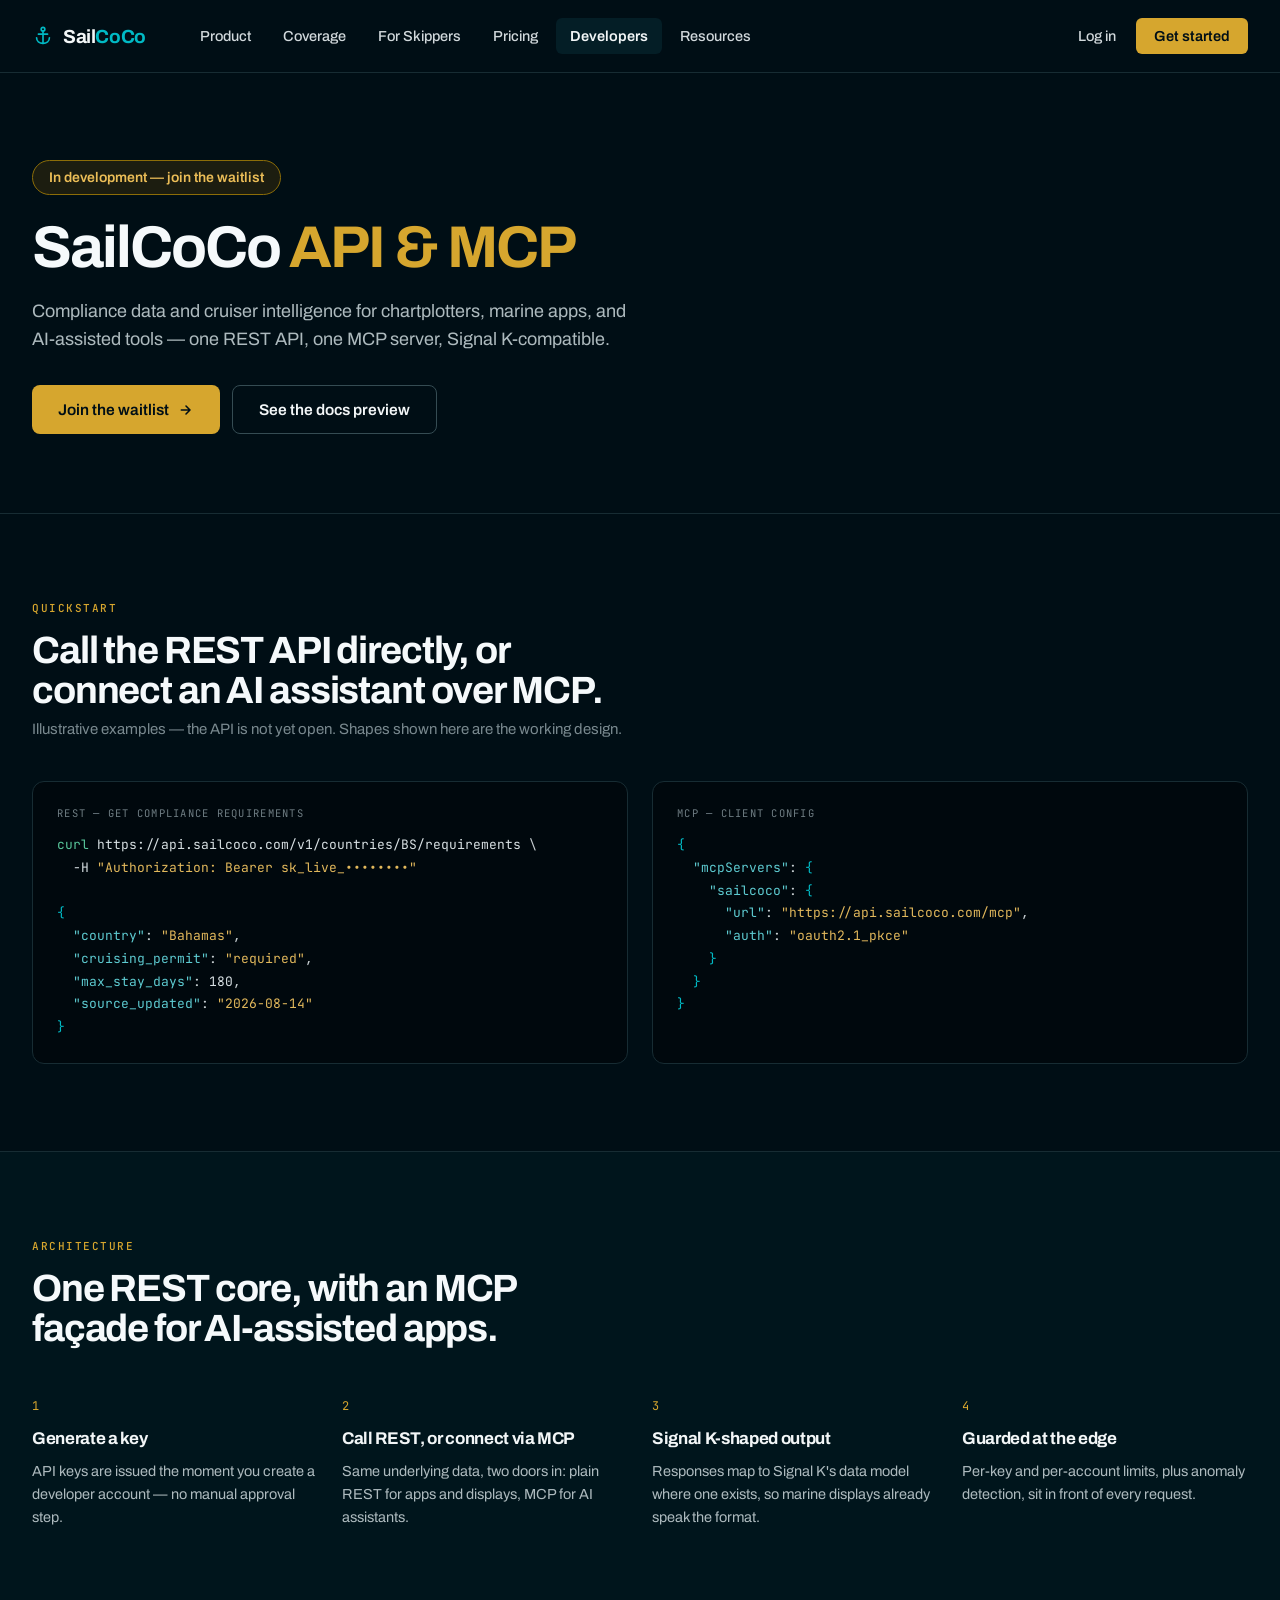
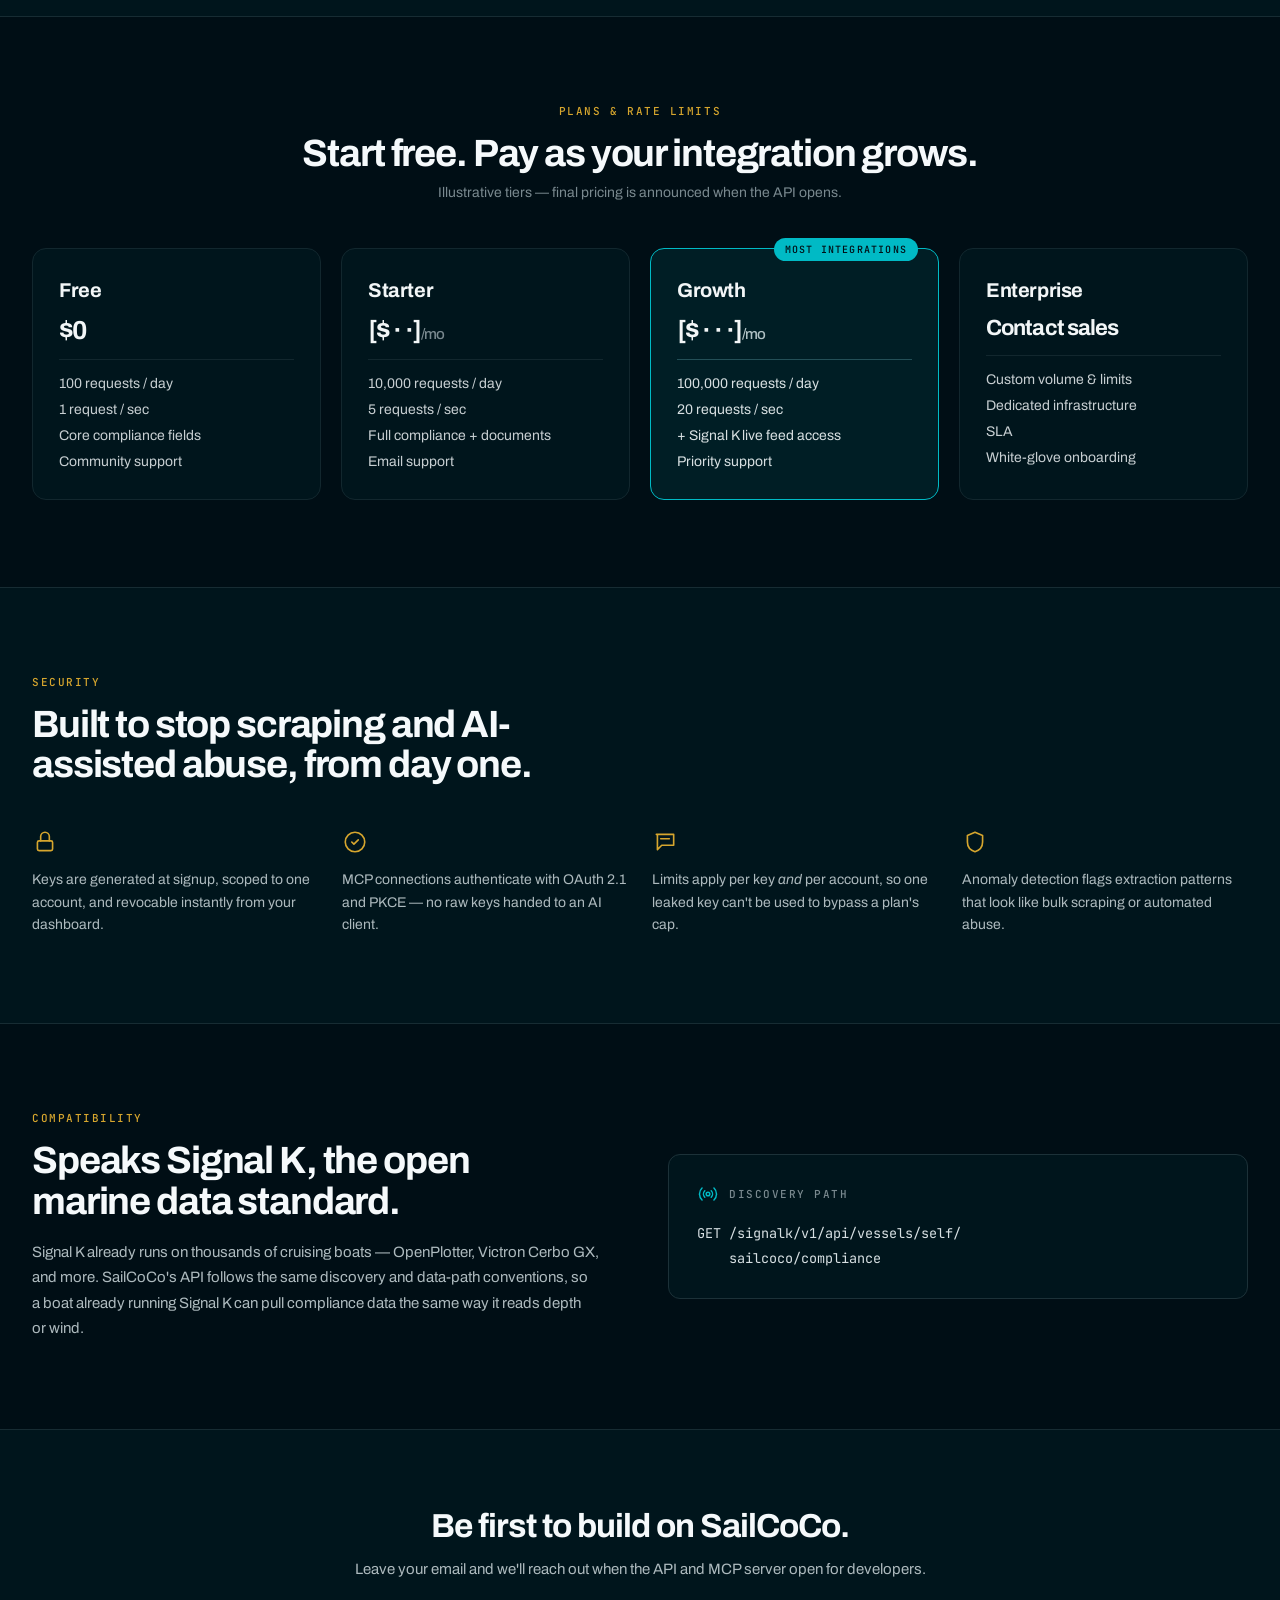
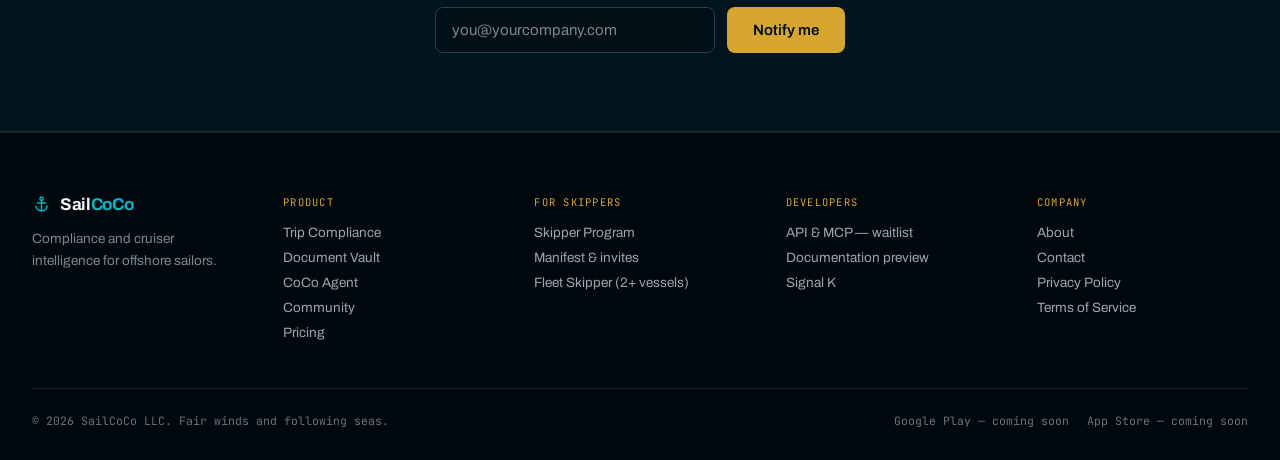
==== developers.html @ dae41dd5 "Rebuild sailcoco.com as four pages from the design handoff Replaces the single-page cream/serif site" ====
<!DOCTYPE html>
<html lang="en">
<head>
<meta charset="utf-8">
<meta name="viewport" content="width=device-width, initial-scale=1">
<title>SailCoCo for Developers — API &amp; MCP</title>
<meta name="description" content="Compliance data and cruiser intelligence for chartplotters, marine apps, and AI-assisted tools — one REST API, one MCP server, Signal K-compatible.">
<link rel="preconnect" href="https://fonts.googleapis.com">
<link rel="preconnect" href="https://fonts.gstatic.com" crossorigin>
<link href="https://fonts.googleapis.com/css2?family=Archivo:wdth,wght@75..125,400..800&family=JetBrains+Mono:wght@400;500&display=swap" rel="stylesheet">
<link rel="stylesheet" href="assets/site.css">
</head>
<body>

<a class="skip-link" href="#top">Skip to content</a>

<div class="page">

<header class="hdr" data-nav>
  <div class="hdr-inner">
    <a href="index.html" class="brand">
      <svg width="22" height="22" viewBox="0 0 24 24" fill="none" stroke="oklch(0.70 0.16 200)" stroke-width="1.8" stroke-linecap="round" aria-hidden="true"><circle cx="12" cy="4.6" r="2"/><line x1="12" y1="6.6" x2="12" y2="20"/><line x1="7" y1="10" x2="17" y2="10"/><path d="M5 14c0 3.5 3 6 7 6s7-2.5 7-6"/></svg>
      <span class="brand-word">Sail<span>CoCo</span></span>
    </a>
    <nav class="nav" aria-label="Primary">
      <a href="index.html#apps" class="nav-link">Product</a>
      <a href="coverage.html" class="nav-link">Coverage</a>
      <a href="index.html#skipper" class="nav-link">For Skippers</a>
      <a href="pricing.html" class="nav-link">Pricing</a>
      <a href="#top" class="nav-link is-current" aria-current="page">Developers</a>
      <a href="index.html#resources" class="nav-link">Resources</a>
    </nav>
    <div class="hdr-actions push">
      <a href="index.html#login" class="nav-login">Log in</a>
      <a href="#waitlist" class="nav-cta">Get started</a>
      <button type="button" class="burger" data-opens="mobile" aria-label="Menu" aria-expanded="false" aria-controls="mobile-panel">
        <svg width="18" height="18" viewBox="0 0 24 24" fill="none" stroke="currentColor" stroke-width="2" stroke-linecap="round" aria-hidden="true"><line x1="4" y1="7" x2="20" y2="7"/><line x1="4" y1="12" x2="20" y2="12"/><line x1="4" y1="17" x2="20" y2="17"/></svg>
      </button>
    </div>
  </div>

  <div class="mobile-panel" id="mobile-panel" data-panel="mobile" hidden>
    <div class="mobile-inner">
      <div class="mobile-links">
        <a href="index.html#apps" class="mobile-link" data-closes>Product</a>
        <a href="coverage.html" class="mobile-link" data-closes>Coverage</a>
        <a href="index.html#skipper" class="mobile-link" data-closes>For Skippers</a>
        <a href="pricing.html" class="mobile-link" data-closes>Pricing</a>
        <a href="#top" class="mobile-link is-current" data-closes>Developers</a>
        <a href="index.html#resources" class="mobile-link" data-closes>Resources</a>
        <a href="index.html#login" class="mobile-link" data-closes>Log in</a>
      </div>
    </div>
  </div>
</header>

<main>

<!-- ===== HERO ===== -->
<section id="top" class="bb-dark">
  <div class="wrap pt-88 pb-80">
    <p class="sec-badge" style="margin:0 0 22px;">In development — join the waitlist</p>
    <h1 class="h1">SailCoCo <span style="color:var(--gold);">API &amp; MCP</span></h1>
    <p style="margin:20px 0 0;max-width:600px;font-size:18px;line-height:1.55;color:var(--muted);text-wrap:pretty;">Compliance data and cruiser intelligence for chartplotters, marine apps, and AI-assisted tools — one REST API, one MCP server, Signal K-compatible.</p>
    <div class="btn-row" style="margin-top:32px;">
      <a href="#waitlist" class="btn btn-gold">Join the waitlist
        <svg width="16" height="16" viewBox="0 0 24 24" fill="none" stroke="currentColor" stroke-width="2.4" stroke-linecap="round" stroke-linejoin="round" aria-hidden="true"><path d="M5 12h13M12 6l6 6-6 6"/></svg>
      </a>
      <a href="#quickstart" class="btn btn-outline">See the docs preview</a>
    </div>
  </div>
</section>

<!-- ===== QUICKSTART ===== -->
<section id="quickstart" class="bb-dark">
  <div class="wrap pad-88">
    <p class="eyebrow eyebrow-gold">Quickstart</p>
    <h2 class="h2-sm on-dark" style="max-width:620px;">Call the REST API directly, or connect an AI assistant over MCP.</h2>
    <p style="margin:10px 0 0;font-size:15px;color:var(--meta);">Illustrative examples — the API is not yet open. Shapes shown here are the working design.</p>

    <div class="grid grid-320 mt-44" style="gap:24px;">
      <div class="code-block">
        <p class="code-label">REST — GET compliance requirements</p>
        <pre><span class="tok-cmd">curl</span> <span class="tok-num">https://api.sailcoco.com/v1/countries/BS/requirements</span> \
  <span class="tok-num">-H</span> <span class="tok-str">"Authorization: Bearer sk_live_••••••••"</span>

<span class="tok-brace">{</span>
  <span class="tok-key">"country"</span>: <span class="tok-str">"Bahamas"</span>,
  <span class="tok-key">"cruising_permit"</span>: <span class="tok-str">"required"</span>,
  <span class="tok-key">"max_stay_days"</span>: <span class="tok-num">180</span>,
  <span class="tok-key">"source_updated"</span>: <span class="tok-str">"2026-08-14"</span>
<span class="tok-brace">}</span></pre>
      </div>

      <div class="code-block">
        <p class="code-label">MCP — client config</p>
        <pre><span class="tok-brace">{</span>
  <span class="tok-key">"mcpServers"</span>: <span class="tok-brace">{</span>
    <span class="tok-key">"sailcoco"</span>: <span class="tok-brace">{</span>
      <span class="tok-key">"url"</span>: <span class="tok-str">"https://api.sailcoco.com/mcp"</span>,
      <span class="tok-key">"auth"</span>: <span class="tok-str">"oauth2.1_pkce"</span>
    <span class="tok-brace">}</span>
  <span class="tok-brace">}</span>
<span class="tok-brace">}</span></pre>
      </div>
    </div>
  </div>
</section>

<!-- ===== ARCHITECTURE ===== -->
<section class="sec-raised bb-dark">
  <div class="wrap pad-88">
    <p class="eyebrow eyebrow-gold">Architecture</p>
    <h2 class="h2-sm on-dark" style="max-width:620px;">One REST core, with an MCP façade for AI-assisted apps.</h2>

    <div class="grid grid-250 mt-48" style="gap:24px;">
      <div class="numbered-step">
        <p class="n">1</p>
        <h3>Generate a key</h3>
        <p>API keys are issued the moment you create a developer account — no manual approval step.</p>
      </div>
      <div class="numbered-step">
        <p class="n">2</p>
        <h3>Call REST, or connect via MCP</h3>
        <p>Same underlying data, two doors in: plain REST for apps and displays, MCP for AI assistants.</p>
      </div>
      <div class="numbered-step">
        <p class="n">3</p>
        <h3>Signal K-shaped output</h3>
        <p>Responses map to Signal K's data model where one exists, so marine displays already speak the format.</p>
      </div>
      <div class="numbered-step">
        <p class="n">4</p>
        <h3>Guarded at the edge</h3>
        <p>Per-key and per-account limits, plus anomaly detection, sit in front of every request.</p>
      </div>
    </div>
  </div>
</section>

<!-- ===== PLANS & RATE LIMITS ===== -->
<section class="bb-dark">
  <div class="wrap pad-88">
    <p class="eyebrow eyebrow-gold center">Plans &amp; rate limits</p>
    <h2 class="h2-sm on-dark center">Start free. Pay as your integration grows.</h2>
    <p class="center" style="margin:10px 0 0;font-size:14px;color:var(--meta);">Illustrative tiers — final pricing is announced when the API opens.</p>

    <div class="grid grid-250 mt-48">
      <div class="tier">
        <h3>Free</h3>
        <p class="tier-price" style="font-size:26px;">$0</p>
        <div class="rule"></div>
        <div class="tier-list">
          <p>100 requests / day</p>
          <p>1 request / sec</p>
          <p>Core compliance fields</p>
          <p>Community support</p>
        </div>
      </div>

      <div class="tier">
        <h3>Starter</h3>
        <p class="tier-price" style="font-size:26px;">[$&nbsp;·&nbsp;·]<span style="font-size:15px;font-weight:500;color:var(--meta);">/mo</span></p>
        <div class="rule"></div>
        <div class="tier-list">
          <p>10,000 requests / day</p>
          <p>5 requests / sec</p>
          <p>Full compliance + documents</p>
          <p>Email support</p>
        </div>
      </div>

      <div class="tier tier-feature">
        <span class="badge-over" style="left:auto;right:20px;">Most integrations</span>
        <h3>Growth</h3>
        <p class="tier-price" style="font-size:26px;">[$&nbsp;·&nbsp;·&nbsp;·]<span style="font-size:15px;font-weight:500;color:oklch(0.80 0.02 210);">/mo</span></p>
        <div class="rule"></div>
        <div class="tier-list">
          <p>100,000 requests / day</p>
          <p>20 requests / sec</p>
          <p>+ Signal K live feed access</p>
          <p>Priority support</p>
        </div>
      </div>

      <div class="tier">
        <h3>Enterprise</h3>
        <p class="tier-price" style="font-size:22px;">Contact sales</p>
        <div class="rule"></div>
        <div class="tier-list">
          <p>Custom volume &amp; limits</p>
          <p>Dedicated infrastructure</p>
          <p>SLA</p>
          <p>White-glove onboarding</p>
        </div>
      </div>
    </div>
  </div>
</section>

<!-- ===== SECURITY ===== -->
<section class="sec-raised bb-dark">
  <div class="wrap pad-88">
    <p class="eyebrow eyebrow-gold">Security</p>
    <h2 class="h2-sm on-dark" style="max-width:620px;">Built to stop scraping and AI-assisted abuse, from day one.</h2>

    <div class="grid grid-250 mt-44" style="gap:24px;">
      <div style="display:flex;flex-direction:column;gap:14px;">
        <svg width="26" height="26" viewBox="0 0 24 24" fill="none" stroke="oklch(0.75 0.14 85)" stroke-width="1.5" stroke-linecap="round" stroke-linejoin="round" aria-hidden="true"><rect x="5" y="11" width="14" height="9" rx="1.5"/><path d="M8 11V7a4 4 0 0 1 8 0v4"/></svg>
        <p style="margin:0;font-size:14px;line-height:1.6;color:var(--muted);">Keys are generated at signup, scoped to one account, and revocable instantly from your dashboard.</p>
      </div>
      <div style="display:flex;flex-direction:column;gap:14px;">
        <svg width="26" height="26" viewBox="0 0 24 24" fill="none" stroke="oklch(0.75 0.14 85)" stroke-width="1.5" stroke-linecap="round" stroke-linejoin="round" aria-hidden="true"><circle cx="12" cy="12" r="9"/><path d="M9 12l2 2 4-4"/></svg>
        <p style="margin:0;font-size:14px;line-height:1.6;color:var(--muted);">MCP connections authenticate with OAuth 2.1 and PKCE — no raw keys handed to an AI client.</p>
      </div>
      <div style="display:flex;flex-direction:column;gap:14px;">
        <svg width="26" height="26" viewBox="0 0 24 24" fill="none" stroke="oklch(0.75 0.14 85)" stroke-width="1.5" stroke-linecap="round" stroke-linejoin="round" aria-hidden="true"><path d="M4 5h16v10H9l-4 4V5z"/><line x1="8" y1="9" x2="16" y2="9"/></svg>
        <p style="margin:0;font-size:14px;line-height:1.6;color:var(--muted);">Limits apply per key <em>and</em> per account, so one leaked key can't be used to bypass a plan's cap.</p>
      </div>
      <div style="display:flex;flex-direction:column;gap:14px;">
        <svg width="26" height="26" viewBox="0 0 24 24" fill="none" stroke="oklch(0.75 0.14 85)" stroke-width="1.5" stroke-linecap="round" stroke-linejoin="round" aria-hidden="true"><path d="M12 3l7 3v6c0 4.5-3 7.7-7 9-4-1.3-7-4.5-7-9V6z"/></svg>
        <p style="margin:0;font-size:14px;line-height:1.6;color:var(--muted);">Anomaly detection flags extraction patterns that look like bulk scraping or automated abuse.</p>
      </div>
    </div>
  </div>
</section>

<!-- ===== SIGNAL K ===== -->
<section id="signalk" class="bb-dark">
  <div class="wrap pad-88 split-300">
    <div>
      <p class="eyebrow eyebrow-gold">Compatibility</p>
      <h2 class="h2-sm on-dark">Speaks Signal K, the open marine data standard.</h2>
      <p style="margin:18px 0 0;font-size:15px;line-height:1.7;color:var(--muted);text-wrap:pretty;">Signal K already runs on thousands of cruising boats — OpenPlotter, Victron Cerbo GX, and more. SailCoCo's API follows the same discovery and data-path conventions, so a boat already running Signal K can pull compliance data the same way it reads depth or wind.</p>
    </div>
    <div class="code-block" style="background:var(--abyss-raised);border-color:var(--line-dark-mid);padding:28px;">
      <div style="display:flex;align-items:center;gap:10px;margin-bottom:16px;">
        <svg width="22" height="22" viewBox="0 0 24 24" fill="none" stroke="oklch(0.70 0.16 200)" stroke-width="1.6" stroke-linecap="round" stroke-linejoin="round" style="flex-shrink:0;" aria-hidden="true"><circle cx="12" cy="12" r="2"/><path d="M8.5 8.5a5 5 0 0 0 0 7M15.5 8.5a5 5 0 0 1 0 7M5.5 5.5a9 9 0 0 0 0 13M18.5 5.5a9 9 0 0 1 0 13"/></svg>
        <p class="eyebrow eyebrow-meta" style="margin:0;">Discovery path</p>
      </div>
      <pre style="font-size:13.5px;line-height:1.8;color:oklch(0.90 0.01 220);">GET /signalk/v1/api/vessels/self/
    sailcoco/compliance</pre>
    </div>
  </div>
</section>

<!-- ===== WAITLIST ===== -->
<section id="waitlist" class="sec-raised bb-dark">
  <div class="wrap pad-80" style="max-width:704px;text-align:center;">
    <h2 class="h2-xs on-dark">Be first to build on SailCoCo.</h2>
    <p style="margin:12px 0 0;font-size:15px;line-height:1.6;color:var(--muted);">Leave your email and we'll reach out when the API and MCP server open for developers.</p>
    <form style="display:flex;gap:12px;margin-top:26px;justify-content:center;flex-wrap:wrap;" onsubmit="return false;">
      <label for="waitlist-email" style="position:absolute;width:1px;height:1px;overflow:hidden;clip:rect(0 0 0 0);white-space:nowrap;">Email address</label>
      <input id="waitlist-email" type="email" class="email-input" placeholder="you@yourcompany.com" style="flex:0 1 280px;">
      <button type="submit" class="btn btn-gold" style="font-size:15px;padding:14px 26px;">Notify me</button>
    </form>
  </div>
</section>

</main>

<footer class="footer">
  <div class="wrap" style="padding-top:clamp(44px,4.9vw,64px);padding-bottom:32px;">
    <div class="footer-grid">
      <div style="min-width:200px;">
        <div style="display:flex;align-items:center;gap:9px;">
          <svg width="19" height="19" viewBox="0 0 24 24" fill="none" stroke="oklch(0.70 0.16 200)" stroke-width="1.8" stroke-linecap="round" aria-hidden="true"><circle cx="12" cy="4.6" r="2"/><line x1="12" y1="6.6" x2="12" y2="20"/><line x1="7" y1="10" x2="17" y2="10"/><path d="M5 14c0 3.5 3 6 7 6s7-2.5 7-6"/></svg>
          <span style="font-size:17px;font-weight:700;letter-spacing:-0.02em;color:var(--on-dark);">Sail<span style="color:var(--sky);">CoCo</span></span>
        </div>
        <p style="margin:14px 0 0;font-size:13.5px;line-height:1.6;color:var(--meta);max-width:240px;">Compliance and cruiser intelligence for offshore sailors.</p>
      </div>
      <div>
        <p class="footer-head">Product</p>
        <div class="footer-col">
          <a href="index.html#apps">Trip Compliance</a>
          <a href="index.html#apps">Document Vault</a>
          <a href="index.html#apps">CoCo Agent</a>
          <a href="index.html#apps">Community</a>
          <a href="pricing.html">Pricing</a>
        </div>
      </div>
      <div>
        <p class="footer-head">For Skippers</p>
        <div class="footer-col">
          <a href="index.html#skipper">Skipper Program</a>
          <a href="index.html#skipper">Manifest &amp; invites</a>
          <a href="pricing.html#skippers">Fleet Skipper (2+ vessels)</a>
        </div>
      </div>
      <div>
        <p class="footer-head">Developers</p>
        <div class="footer-col">
          <a href="#waitlist">API &amp; MCP — waitlist</a>
          <a href="#quickstart">Documentation preview</a>
          <a href="#signalk">Signal K</a>
        </div>
      </div>
      <div>
        <p class="footer-head">Company</p>
        <div class="footer-col">
          <a href="index.html#about">About</a>
          <a href="index.html#contact">Contact</a>
          <a href="privacy.html">Privacy Policy</a>
          <a href="terms.html">Terms of Service</a>
        </div>
      </div>
    </div>

    <div class="footer-bottom">
      <p class="footer-meta">© 2026 SailCoCo LLC. Fair winds and following seas.</p>
      <div style="display:flex;gap:18px;flex-wrap:wrap;">
        <span class="footer-meta">Google Play — coming soon</span>
        <span class="footer-meta">App Store — coming soon</span>
      </div>
    </div>
  </div>
</footer>

</div>

<script src="assets/nav.js"></script>
</body>
</html>
---- assets/site.css ----
/* ==========================================================================
   SailCoCo marketing site — shared stylesheet
   Design tokens per WEBSITE_SPEC.md §1. This is the marketing site's OWN
   token system; it is deliberately separate from the application theme.
   Colours are authored in oklch().
   ========================================================================== */

:root {
  /* Grounds */
  --abyss:          oklch(0.15 0.035 220);
  --abyss-raised:   oklch(0.18 0.035 220);
  --abyss-deep:     oklch(0.12 0.03 220);
  --abyss-hover:    oklch(0.21 0.035 220);
  --abyss-tile:     oklch(0.22 0.035 220);

  /* Accents */
  --sky:            oklch(0.70 0.16 200);
  --sky-light:      oklch(0.80 0.13 200);
  --gold:           oklch(0.75 0.14 85);
  --gold-hover:     oklch(0.82 0.13 85);

  /* Light grounds */
  --light:          oklch(0.97 0.005 220);
  --light-alt:      oklch(0.93 0.008 220);
  --white:          oklch(1 0 0);

  /* Type colours */
  --ink:            oklch(0.20 0.03 220);
  --ink-body:       oklch(0.45 0.02 220);
  --muted:          oklch(0.78 0.015 220);
  --meta:           oklch(0.62 0.02 220);
  --on-dark:        oklch(0.97 0.005 220);
  --on-dark-hi:     oklch(0.98 0.005 220);
  --nav-link:       oklch(0.88 0.01 220);

  /* Lines */
  --line-dark:      oklch(0.28 0.03 220);
  --line-dark-soft: oklch(0.24 0.03 220);
  --line-dark-card: oklch(0.26 0.03 220);
  --line-dark-mid:  oklch(0.30 0.03 220);
  --line-light:     oklch(0.90 0.008 220);

  /* Type */
  --sans: Archivo, 'Helvetica Neue', Helvetica, Arial, sans-serif;
  --mono: 'JetBrains Mono', ui-monospace, SFMono-Regular, Menlo, monospace;

  /* Layout */
  --content: 1320px;
  --gutter: clamp(20px, 3vw, 32px);
  --r-btn: 8px;
  --r-card: 12px;
}

* { box-sizing: border-box; }

html { -webkit-text-size-adjust: 100%; }

body {
  margin: 0;
  background: var(--abyss);
  color: var(--on-dark);
  font-family: var(--sans);
  -webkit-font-smoothing: antialiased;
  -moz-osx-font-smoothing: grayscale;
}

a { color: var(--sky); text-decoration: none; }
a:hover { color: var(--sky-light); }

img { max-width: 100%; }

:focus-visible {
  outline: 2px solid var(--sky-light);
  outline-offset: 2px;
  border-radius: 3px;
}

.skip-link {
  position: absolute;
  left: -9999px;
  top: 0;
  z-index: 100;
  background: var(--gold);
  color: var(--abyss);
  font-size: 14px;
  font-weight: 600;
  padding: 12px 18px;
  border-radius: 0 0 var(--r-btn) 0;
}
.skip-link:focus { left: 0; color: var(--abyss); }

@keyframes scfade { from { opacity: 0; transform: translateY(14px); } to { opacity: 1; transform: translateY(0); } }

/* --------------------------------------------------------------------------
   Layout
   -------------------------------------------------------------------------- */

.page { width: 100%; overflow-x: hidden; background: var(--abyss); color: var(--on-dark); }

.wrap {
  max-width: var(--content);
  margin: 0 auto;
  padding-left: var(--gutter);
  padding-right: var(--gutter);
}

/* Vertical rhythm — each clamp resolves to the design's exact value at >=1320px
   and eases down on small viewports (spec §7: no fixed heights, fluid). */
.pad-104 { padding-top: clamp(64px, 8vw,   104px); padding-bottom: clamp(64px, 8vw,   104px); }
.pad-96  { padding-top: clamp(60px, 7.3vw,  96px); padding-bottom: clamp(60px, 7.3vw,  96px); }
.pad-88  { padding-top: clamp(56px, 6.8vw,  88px); padding-bottom: clamp(56px, 6.8vw,  88px); }
.pad-80  { padding-top: clamp(52px, 6.1vw,  80px); padding-bottom: clamp(52px, 6.1vw,  80px); }
.pad-72  { padding-top: clamp(48px, 5.5vw,  72px); padding-bottom: clamp(48px, 5.5vw,  72px); }
.pad-34  { padding-top: 34px; padding-bottom: 34px; }
.pad-40  { padding-top: 40px; padding-bottom: 40px; }

.pt-104 { padding-top: clamp(64px, 8vw, 104px); }
.pt-88  { padding-top: clamp(56px, 6.8vw, 88px); }
.pt-72  { padding-top: clamp(48px, 5.5vw, 72px); }
.pb-88  { padding-bottom: clamp(56px, 6.8vw, 88px); }
.pb-80  { padding-bottom: clamp(52px, 6.1vw, 80px); }
.pb-72  { padding-bottom: clamp(48px, 5.5vw, 72px); }
.pb-64  { padding-bottom: clamp(44px, 4.9vw, 64px); }

.sec-dark      { background: var(--abyss); }
.sec-raised    { background: var(--abyss-raised); }
.sec-light     { background: var(--light); color: oklch(0.22 0.03 220); }
.sec-light-alt { background: var(--light-alt); color: oklch(0.22 0.03 220); }

.bt-dark  { border-top: 1px solid var(--line-dark); }
.bb-dark  { border-bottom: 1px solid var(--line-dark); }
.bt-light { border-top: 1px solid var(--line-light); }

/* --------------------------------------------------------------------------
   Type
   -------------------------------------------------------------------------- */

.eyebrow {
  margin: 0;
  font-family: var(--mono);
  font-size: 11px;
  font-weight: 500;
  letter-spacing: 0.14em;
  text-transform: uppercase;
}
.eyebrow-gold { color: var(--gold); }
.eyebrow-dim  { color: oklch(0.48 0.02 220); }
.eyebrow-meta { color: var(--meta); }

.h1 {
  margin: 0;
  font-size: clamp(36px, 4.6vw, 60px);
  line-height: 1.03;
  letter-spacing: -0.035em;
  font-weight: 700;
  color: var(--on-dark-hi);
  text-wrap: balance;
}
.h1-hero {
  margin: 0;
  font-size: clamp(40px, 5.2vw, 68px);
  line-height: 1.02;
  letter-spacing: -0.035em;
  font-weight: 700;
  color: var(--on-dark-hi);
  text-wrap: balance;
}
.h2 {
  margin: 16px 0 0;
  font-size: clamp(32px, 3.6vw, 46px);
  line-height: 1.05;
  letter-spacing: -0.03em;
  font-weight: 700;
  text-wrap: balance;
}
.h2-md {
  margin: 16px 0 0;
  font-size: clamp(30px, 3.2vw, 42px);
  line-height: 1.06;
  letter-spacing: -0.03em;
  font-weight: 700;
  text-wrap: balance;
}
.h2-sm {
  margin: 16px 0 0;
  font-size: clamp(28px, 3vw, 38px);
  line-height: 1.06;
  letter-spacing: -0.03em;
  font-weight: 700;
  text-wrap: balance;
}
.h2-xs {
  margin: 0;
  font-size: clamp(26px, 2.6vw, 34px);
  line-height: 1.1;
  letter-spacing: -0.03em;
  font-weight: 700;
  text-wrap: balance;
}
.h2 .on-dark, .h2-md .on-dark, .h2-sm .on-dark { color: var(--on-dark-hi); }
.on-dark  { color: var(--on-dark-hi); }
.on-light { color: var(--ink); }

.mono { font-family: var(--mono); }
.lead-dark  { margin: 20px 0 0; font-size: 17px; line-height: 1.6; color: var(--muted); text-wrap: pretty; }
.lead-light { margin: 20px 0 0; font-size: 16.5px; line-height: 1.65; color: var(--ink-body); text-wrap: pretty; }
.footnote {
  margin: 0;
  font-family: var(--mono);
  font-size: 11.5px;
  line-height: 1.6;
  color: var(--meta);
}
.footnote-loose { line-height: 1.7; }

/* --------------------------------------------------------------------------
   Buttons
   -------------------------------------------------------------------------- */

.btn {
  display: inline-flex;
  align-items: center;
  justify-content: center;
  gap: 9px;
  font-family: inherit;
  font-size: 15.5px;
  font-weight: 600;
  padding: 15px 26px;
  border-radius: var(--r-btn);
  border: none;
  cursor: pointer;
  white-space: nowrap;
}
.btn-sm { font-size: 15px; padding: 14px 24px; }

.btn-gold { background: var(--gold); color: var(--abyss); }
.btn-gold:hover { background: var(--gold-hover); color: var(--abyss); }

.btn-outline { color: var(--on-dark); border: 1px solid oklch(0.40 0.03 220); background: transparent; }
.btn-outline:hover { background: var(--abyss-hover); border-color: oklch(0.55 0.03 220); color: var(--on-dark); }

.btn-outline-ink { color: oklch(0.22 0.03 220); border: 1px solid oklch(0.55 0.03 220); background: transparent; }
.btn-outline-ink:hover { background: var(--ink); border-color: var(--ink); color: var(--on-dark); }

/* --------------------------------------------------------------------------
   Header / navigation
   -------------------------------------------------------------------------- */

.hdr {
  position: sticky;
  top: 0;
  z-index: 60;
  background: oklch(0.15 0.035 220 / 0.92);
  backdrop-filter: blur(14px);
  -webkit-backdrop-filter: blur(14px);
  border-bottom: 1px solid var(--line-dark);
}
.hdr-inner {
  max-width: var(--content);
  margin: 0 auto;
  padding-left: var(--gutter);
  padding-right: var(--gutter);
  height: 72px;
  display: flex;
  align-items: center;
  gap: 40px;
}
.brand { display: flex; align-items: center; gap: 9px; flex-shrink: 0; color: var(--on-dark); }
.brand:hover { color: var(--on-dark); }
.brand-word { font-size: 19px; font-weight: 700; letter-spacing: -0.02em; }
.brand-word span { color: var(--sky); }

.nav { display: flex; align-items: center; gap: 4px; flex: 1; }
.nav-link,
.nav-btn {
  font-family: inherit;
  font-size: 14.5px;
  font-weight: 500;
  white-space: nowrap;
  color: var(--nav-link);
  padding: 10px 14px;
  border-radius: 6px;
  background: none;
  border: none;
  cursor: pointer;
  display: flex;
  align-items: center;
  gap: 6px;
}
.nav-link:hover,
.nav-btn:hover,
.nav-btn[aria-expanded="true"] { background: var(--abyss-hover); color: var(--on-dark); }
.nav-link.is-current {
  font-weight: 600;
  color: var(--on-dark);
  background: var(--abyss-tile);
}

.hdr-actions { display: flex; align-items: center; gap: 8px; flex-shrink: 0; }
.hdr-actions.push { margin-left: auto; }
.nav-login { font-size: 14.5px; font-weight: 500; white-space: nowrap; color: var(--nav-link); padding: 10px 12px; }
.nav-login:hover { color: var(--on-dark); }
.nav-cta {
  font-size: 14.5px;
  font-weight: 600;
  white-space: nowrap;
  color: var(--abyss);
  background: var(--gold);
  padding: 10px 18px;
  border-radius: 6px;
}
.nav-cta:hover { background: var(--gold-hover); color: var(--abyss); }

.burger {
  background: none;
  border: 1px solid oklch(0.35 0.03 220);
  border-radius: 6px;
  width: 40px;
  height: 40px;
  display: none;
  align-items: center;
  justify-content: center;
  cursor: pointer;
  color: oklch(0.92 0.01 220);
  flex-shrink: 0;
}
.burger:hover { background: var(--abyss-hover); }

/* Mega menu */
.mega {
  border-top: 1px solid var(--line-dark);
  background: var(--abyss-raised);
  animation: scfade 0.16s ease-out;
}
.mega[hidden] { display: none !important; }
.mega-inner {
  max-width: var(--content);
  margin: 0 auto;
  padding: 36px var(--gutter) 40px;
  display: grid;
  grid-template-columns: 1.6fr 1.6fr 1fr;
  gap: 48px;
}
.mega-inner-4 {
  max-width: var(--content);
  margin: 0 auto;
  padding: 32px var(--gutter);
  display: grid;
  grid-template-columns: repeat(4, minmax(0, 1fr));
  gap: 8px;
}
.mega-eyebrow {
  font-family: var(--mono);
  font-size: 11px;
  letter-spacing: 0.14em;
  text-transform: uppercase;
  color: var(--meta);
  margin: 0 0 18px;
}
.mega-grid { display: grid; grid-template-columns: repeat(2, minmax(0, 1fr)); gap: 8px; }
.mega-item { display: block; padding: 14px; border-radius: var(--r-btn); color: inherit; }
.mega-item:hover { background: var(--abyss-tile); color: inherit; }
.mega-item-lg { padding: 16px; }
.mega-item p:first-child { margin: 0; font-size: 14.5px; font-weight: 600; color: var(--on-dark); }
.mega-item p + p { margin: 5px 0 0; font-size: 13px; line-height: 1.5; color: oklch(0.68 0.02 220); }
.mega-card {
  background: var(--abyss-hover);
  border: 1px solid var(--line-dark-mid);
  border-radius: 10px;
  padding: 22px;
  display: flex;
  flex-direction: column;
  gap: 12px;
}
.mega-card-tag {
  font-family: var(--mono);
  font-size: 10.5px;
  letter-spacing: 0.12em;
  text-transform: uppercase;
  color: var(--gold);
}

/* Mobile panel */
.mobile-panel {
  border-top: 1px solid var(--line-dark);
  background: var(--abyss-raised);
  animation: scfade 0.16s ease-out;
  max-height: 70vh;
  overflow-y: auto;
}
.mobile-panel[hidden] { display: none !important; }
.mobile-inner { padding: 20px 24px 28px; display: flex; flex-direction: column; gap: 22px; }
.mobile-links { display: flex; flex-direction: column; gap: 2px; }
.mobile-link {
  font-size: 16px;
  font-weight: 600;
  color: var(--on-dark);
  padding: 12px 0;
  border-bottom: 1px solid var(--line-dark-soft);
}
.mobile-links .mobile-link:last-child { border-bottom: none; }
.mobile-link.is-current { color: var(--sky); }
.mobile-suite { display: grid; grid-template-columns: repeat(auto-fit, minmax(150px, 1fr)); gap: 8px; }
.mobile-suite a {
  font-size: 14.5px;
  font-weight: 500;
  color: oklch(0.85 0.01 220);
  background: var(--abyss-tile);
  border-radius: var(--r-btn);
  padding: 12px 14px;
}

/* Nav collapse — matches the design's 1040px narrow breakpoint */
@media (max-width: 1039px) {
  .nav { display: none; }
  .hdr-actions .nav-login { display: none; }
  .hdr-actions { margin-left: auto; }
  .burger { display: flex; }
  .mega { display: none !important; }
  .nav-cta { font-size: 14px; padding: 9px 16px; }
}
@media (min-width: 1040px) {
  .mobile-panel { display: none !important; }
}

/* --------------------------------------------------------------------------
   Cards & grids
   -------------------------------------------------------------------------- */

.grid { display: grid; gap: 20px; }
.grid-250 { grid-template-columns: repeat(auto-fit, minmax(250px, 1fr)); }
.grid-260 { grid-template-columns: repeat(auto-fit, minmax(260px, 1fr)); }
.grid-290 { grid-template-columns: repeat(auto-fit, minmax(290px, 1fr)); }
.grid-300 { grid-template-columns: repeat(auto-fit, minmax(300px, 1fr)); }
.grid-320 { grid-template-columns: repeat(auto-fit, minmax(320px, 1fr)); }
.grid-190 { grid-template-columns: repeat(auto-fill, minmax(190px, 1fr)); gap: 8px; }

.card-light {
  background: var(--white);
  border: 1px solid var(--line-light);
  border-radius: var(--r-card);
  padding: 28px;
  display: flex;
  flex-direction: column;
  gap: 14px;
}
.card-light:hover { border-color: var(--sky); }
.card-light h3 { margin: 0; font-size: 19px; font-weight: 700; letter-spacing: -0.02em; color: var(--ink); }
.card-light p { margin: 0; font-size: 14.5px; line-height: 1.6; color: var(--ink-body); }
.card-light .card-link { margin-top: auto; font-size: 13.5px; font-weight: 600; }

.icon-well {
  width: 38px;
  height: 38px;
  border-radius: 9px;
  display: flex;
  align-items: center;
  justify-content: center;
  flex-shrink: 0;
}

.card-dark {
  background: var(--abyss-raised);
  border: 1px solid var(--line-dark-card);
  border-radius: var(--r-card);
  padding: 30px 28px;
  display: flex;
  flex-direction: column;
  gap: 14px;
}

/* Connected step stack — first and last get the outer radius, middles square */
.stack { display: flex; flex-direction: column; gap: 2px; }
.stack > * { border-radius: 2px; }
.stack > :first-child { border-radius: var(--r-card) var(--r-card) 2px 2px; }
.stack > :last-child  { border-radius: 2px 2px var(--r-card) var(--r-card); }
.stack > :only-child  { border-radius: var(--r-card); }

.step-light {
  background: var(--white);
  border: 1px solid var(--line-light);
  padding: 24px 26px;
  display: flex;
  gap: 18px;
  align-items: start;
}
.step-num { font-family: var(--mono); font-size: 12px; font-weight: 500; color: oklch(0.55 0.10 210); padding-top: 2px; }
.step-light p:first-of-type { margin: 0; font-size: 15.5px; font-weight: 700; color: var(--ink); }
.step-light p + p { margin: 6px 0 0; font-size: 14.5px; line-height: 1.55; color: var(--ink-body); }

.method-card { background: var(--abyss-raised); border: 1px solid var(--line-dark-card); padding: 22px 24px; }
.method-card p:first-child { margin: 0; font-size: 15px; font-weight: 700; color: var(--on-dark); }
.method-card p + p { margin: 6px 0 0; font-size: 14px; line-height: 1.6; color: oklch(0.72 0.02 220); }

/* --------------------------------------------------------------------------
   Tables
   -------------------------------------------------------------------------- */

.table-wrap {
  border: 1px solid var(--line-dark-mid);
  border-radius: var(--r-card);
  overflow: hidden;
  overflow-x: auto;
  background: var(--abyss-raised);
  -webkit-overflow-scrolling: touch;
}
.table-wrap-deep { background: var(--abyss); }

table.cmp { width: 100%; min-width: 900px; border-collapse: collapse; }
table.facts { width: 100%; min-width: 760px; border-collapse: collapse; }

.cmp th, .facts th { text-align: left; }

.cmp th.cap {
  padding: 20px 22px;
  font-size: 12px;
  font-family: var(--mono);
  letter-spacing: 0.1em;
  text-transform: uppercase;
  font-weight: 500;
  color: var(--meta);
  border-bottom: 1px solid var(--line-dark-mid);
  width: 24%;
}
.cmp th.us {
  padding: 20px 22px;
  font-size: 14.5px;
  font-weight: 700;
  color: var(--abyss);
  background: var(--sky);
  border-bottom: 1px solid var(--line-dark-mid);
  width: 16%;
}
.cmp th.them {
  padding: 20px 22px;
  font-size: 14.5px;
  font-weight: 600;
  color: var(--nav-link);
  border-bottom: 1px solid var(--line-dark-mid);
  width: 15%;
}
.cmp td { border-bottom: 1px solid oklch(0.25 0.03 220); }
.cmp tr:last-child td { border-bottom: none; }
.cmp td.cap { padding: 18px 22px; font-size: 14.5px; font-weight: 600; color: oklch(0.94 0.01 220); }
.cmp td.us {
  padding: 18px 22px;
  font-size: 13.5px;
  font-weight: 600;
  color: var(--sky-light);
  background: oklch(0.70 0.16 200 / 0.14);
}
.cmp td.them { padding: 18px 22px; font-size: 13.5px; line-height: 1.5; color: oklch(0.72 0.02 220); }
/* The em-dash cells carry no line-height in the design, so they sit 4px shorter. */
.cmp td.them.none { color: oklch(0.58 0.02 220); line-height: normal; }
.cmp td.them.soft { color: var(--meta); }

.facts th {
  padding: 16px 20px;
  font-family: var(--mono);
  font-size: 10.5px;
  letter-spacing: 0.11em;
  text-transform: uppercase;
  font-weight: 500;
  color: var(--meta);
  border-bottom: 1px solid var(--line-dark-mid);
}
.facts td { border-bottom: 1px solid var(--line-dark-soft); }
.facts tr:last-child td { border-bottom: none; }
.facts td.name { padding: 16px 20px; font-size: 14.5px; font-weight: 600; color: oklch(0.94 0.01 220); white-space: nowrap; }
.facts td.applies { padding: 16px 20px; font-size: 13.5px; line-height: 1.5; color: oklch(0.80 0.015 220); }
.facts td.chip-cell { padding: 16px 20px; }
.facts td.meta { padding: 16px 20px; font-family: var(--mono); font-size: 12px; color: oklch(0.68 0.02 220); white-space: nowrap; }

/* Inline (not inline-block), matching the design: the chip's padding must not
   grow the line box, or every table row gains 2px. */
.chip {
  font-family: var(--mono);
  font-size: 10.5px;
  letter-spacing: 0.08em;
  text-transform: uppercase;
  font-weight: 500;
  padding: 4px 9px;
  border-radius: 100px;
}
.chip-high   { background: oklch(0.70 0.16 200 / 0.18); color: var(--sky-light); }
.chip-medium { background: oklch(0.75 0.14 85 / 0.18);  color: var(--gold-hover); }
.chip-low    { background: oklch(0.60 0.02 220 / 0.25); color: var(--muted); }

/* --------------------------------------------------------------------------
   Pricing tiers
   -------------------------------------------------------------------------- */

.tier {
  background: var(--abyss-raised);
  border: 1px solid var(--line-dark-card);
  border-radius: 14px;
  padding: 30px 26px;
  display: flex;
  flex-direction: column;
  gap: 16px;
  position: relative;
}
.tier-feature { background: oklch(0.21 0.05 210); border: 1px solid var(--sky); }
.tier-dashed  { background: var(--abyss); border: 1px dashed oklch(0.35 0.03 220); }
.tier h2, .tier h3 { margin: 0; font-size: 20px; font-weight: 700; letter-spacing: -0.02em; color: var(--on-dark); }
.tier-blurb { margin: 8px 0 0; font-size: 14px; line-height: 1.55; color: oklch(0.72 0.02 220); }
.tier-feature .tier-blurb { color: oklch(0.80 0.02 210); }
.tier-price { margin: 0; font-size: 40px; font-weight: 700; letter-spacing: -0.04em; line-height: 1; color: var(--on-dark); }
.tier-was { margin: 0; font-size: 17px; font-weight: 500; color: oklch(0.60 0.02 220); text-decoration: line-through; }
.tier-feature .tier-was { color: oklch(0.66 0.03 210); }
.price-row { display: flex; align-items: baseline; gap: 10px; flex-wrap: wrap; }
.tier-note { margin: 8px 0 0; font-family: var(--mono); font-size: 11.5px; color: var(--gold-hover); }
.tier-note-plain { margin: 8px 0 0; font-family: var(--mono); font-size: 11.5px; color: var(--meta); }
.rule { height: 1px; background: var(--line-dark-card); }
.tier-feature .rule { background: oklch(0.40 0.05 210); }
.tier-list { display: flex; flex-direction: column; gap: 11px; }
.tier-list p { margin: 0; font-size: 14px; color: oklch(0.85 0.01 220); }
.tier-feature .tier-list p { color: oklch(0.90 0.01 210); }
.tier-list .num { font-family: var(--mono); color: var(--sky); }
.tier-feature .tier-list .num { color: var(--sky-light); }
.tier-cta {
  margin-top: auto;
  text-align: center;
  font-size: 14.5px;
  font-weight: 600;
  padding: 13px;
  border-radius: var(--r-btn);
  display: block;
}
.tier-cta-outline { color: var(--on-dark); border: 1px solid oklch(0.40 0.03 220); }
.tier-cta-outline:hover { background: var(--abyss-tile); border-color: oklch(0.55 0.03 220); color: var(--on-dark); }
.tier-cta-gold { color: var(--abyss); background: var(--gold); }
.tier-cta-gold:hover { background: var(--gold-hover); color: var(--abyss); }

.badge-over {
  position: absolute;
  top: -11px;
  left: 26px;
  font-family: var(--mono);
  font-size: 10px;
  letter-spacing: 0.12em;
  text-transform: uppercase;
  font-weight: 500;
  color: var(--abyss);
  background: var(--sky);
  padding: 5px 11px;
  border-radius: 100px;
}

.pill {
  font-family: var(--mono);
  font-size: 11.5px;
  letter-spacing: 0.06em;
  color: oklch(0.85 0.01 220);
  border: 1px solid oklch(0.32 0.03 220);
  border-radius: 100px;
  padding: 7px 14px;
}

.toggle {
  display: flex;
  align-items: center;
  gap: 4px;
  background: var(--abyss-raised);
  border: 1px solid var(--line-dark);
  border-radius: 100px;
  padding: 4px;
}
.toggle button {
  font-family: inherit;
  font-size: 13.5px;
  font-weight: 500;
  padding: 9px 20px;
  border: none;
  border-radius: 100px;
  cursor: pointer;
  background: transparent;
  color: oklch(0.80 0.015 220);
}
.toggle button[aria-pressed="true"] { font-weight: 600; background: var(--sky); color: var(--abyss); }

/* --------------------------------------------------------------------------
   Coverage
   -------------------------------------------------------------------------- */

.flag-tile {
  display: flex;
  align-items: center;
  gap: 12px;
  background: var(--abyss-raised);
  border: 1px solid var(--line-dark-card);
  border-radius: 9px;
  padding: 12px 14px;
  color: inherit;
}
.flag-tile:hover { border-color: var(--sky); background: var(--abyss-hover); color: inherit; }
.flag-tile img {
  width: 26px;
  height: 19.5px;
  border-radius: 2px;
  flex-shrink: 0;
  object-fit: cover;
  box-shadow: 0 0 0 1px oklch(1 0 0 / 0.12);
  background: oklch(0.25 0.02 220);
}
.flag-tile span { flex: 1; min-width: 0; font-size: 13.5px; font-weight: 500; line-height: 1.3; color: oklch(0.94 0.01 220); }

.filter-input {
  font-family: inherit;
  font-size: 14.5px;
  padding: 11px 15px;
  width: 230px;
  max-width: 100%;
  border: 1px solid oklch(0.35 0.03 220);
  border-radius: var(--r-btn);
  background: var(--abyss-raised);
  color: var(--on-dark);
}
.filter-input::placeholder { color: var(--meta); }

.stat-band-grid {
  display: grid;
  grid-template-columns: repeat(auto-fit, minmax(230px, 1fr));
  gap: 1px;
  background: var(--line-dark);
  border: 1px solid var(--line-dark);
  border-radius: var(--r-card);
  overflow: hidden;
}
.stat-band-grid > div { background: var(--abyss-raised); padding: 28px; }
.stat-fig { margin: 0; font-size: 40px; font-weight: 700; letter-spacing: -0.04em; line-height: 1; color: var(--sky); }

.field-card {
  background: var(--abyss);
  border: 1px solid var(--line-dark-mid);
  border-radius: var(--r-card);
  padding: 26px;
}
.src-link { font-family: var(--mono); font-size: 12px; line-height: 1.5; word-break: break-all; }

/* --------------------------------------------------------------------------
   Developers
   -------------------------------------------------------------------------- */

.code-block {
  background: var(--abyss-deep);
  border: 1px solid var(--line-dark);
  border-radius: var(--r-card);
  padding: 24px;
  overflow-x: auto;
}
.code-block pre {
  margin: 0;
  font-family: var(--mono);
  font-size: 13px;
  line-height: 1.75;
  white-space: pre;
  color: oklch(0.85 0.01 220);
}
.code-label {
  margin: 0 0 14px;
  font-family: var(--mono);
  font-size: 10.5px;
  letter-spacing: 0.12em;
  text-transform: uppercase;
  color: oklch(0.58 0.02 220);
}
.tok-brace { color: var(--sky); }
.tok-key   { color: oklch(0.78 0.10 200); }
.tok-str   { color: oklch(0.80 0.12 85); }
.tok-num   { color: oklch(0.90 0.01 220); }
.tok-cmd   { color: oklch(0.75 0.12 165); }

.numbered-step { display: flex; flex-direction: column; gap: 12px; }
.numbered-step .n { font-family: var(--mono); font-size: 12px; letter-spacing: 0.1em; color: var(--gold); margin: 0; }
.numbered-step h3 { margin: 0; font-size: 17px; font-weight: 700; letter-spacing: -0.02em; color: var(--on-dark); }
.numbered-step p { margin: 0; font-size: 14.5px; line-height: 1.6; color: var(--muted); }

.sec-badge {
  display: inline-flex;
  align-items: center;
  gap: 9px;
  font-size: 14px;
  font-weight: 600;
  color: var(--gold-hover);
  background: oklch(0.30 0.05 90 / 0.5);
  border: 1px solid oklch(0.55 0.11 88);
  border-radius: 100px;
  padding: 9px 16px;
  margin: 0;
}

/* --------------------------------------------------------------------------
   Forms
   -------------------------------------------------------------------------- */

.email-input {
  flex: 1;
  min-width: 220px;
  font-family: inherit;
  font-size: 15px;
  padding: 14px 16px;
  border: 1px solid oklch(0.35 0.03 220);
  border-radius: var(--r-btn);
  background: var(--abyss);
  color: var(--on-dark);
}
.email-input::placeholder { color: var(--meta); }

/* --------------------------------------------------------------------------
   Footer
   -------------------------------------------------------------------------- */

.footer { background: var(--abyss-deep); border-top: 1px solid var(--line-dark-soft); }
.footer-grid { display: grid; grid-template-columns: repeat(auto-fit, minmax(160px, 1fr)); gap: 40px; }
.footer-head {
  margin: 0 0 16px;
  font-family: var(--mono);
  font-size: 10.5px;
  letter-spacing: 0.12em;
  text-transform: uppercase;
  color: var(--gold);
}
.footer-col { display: flex; flex-direction: column; gap: 10px; }
.footer-col a { font-size: 13.5px; color: oklch(0.72 0.02 220); }
.footer-col a:hover { color: var(--sky-light); }
.footer-bottom {
  border-top: 1px solid var(--line-dark-soft);
  margin-top: 48px;
  padding-top: 24px;
  display: flex;
  justify-content: space-between;
  align-items: center;
  gap: 16px;
  flex-wrap: wrap;
}
.footer-meta { margin: 0; font-family: var(--mono); font-size: 11.5px; color: oklch(0.55 0.02 220); }

.footer-slim {
  max-width: var(--content);
  margin: 0 auto;
  padding: 40px var(--gutter);
  display: flex;
  justify-content: space-between;
  align-items: center;
  gap: 20px;
  flex-wrap: wrap;
}
.footer-slim-links { display: flex; gap: 20px; flex-wrap: wrap; }
.footer-slim-links a { font-size: 13.5px; color: oklch(0.72 0.02 220); }
.footer-slim-links a:hover { color: var(--sky-light); }

/* --------------------------------------------------------------------------
   Utility
   -------------------------------------------------------------------------- */

.row-between { display: flex; justify-content: space-between; align-items: center; gap: 24px; flex-wrap: wrap; }
.row-end     { display: flex; justify-content: space-between; align-items: end; gap: 48px; flex-wrap: wrap; }
.btn-row     { display: flex; gap: 12px; flex-wrap: wrap; }
.mt-56 { margin-top: 56px; }
.mt-52 { margin-top: 52px; }
.mt-48 { margin-top: 48px; }
.mt-44 { margin-top: 44px; }
.mt-36 { margin-top: 36px; }
.mt-32 { margin-top: 32px; }
.mt-28 { margin-top: 28px; }
.mt-18 { margin-top: 18px; }
.center { text-align: center; }
.measure-620 { max-width: 620px; }
.measure-640 { max-width: 640px; }
.measure-660 { max-width: 660px; }
.measure-680 { max-width: 680px; }
.measure-700 { max-width: 700px; }
.measure-760 { max-width: 760px; }

/* Two-column section bodies — auto-fit so they stack on narrow viewports */
.split-320 { display: grid; grid-template-columns: repeat(auto-fit, minmax(320px, 1fr)); gap: 64px; align-items: start; }
.split-300 { display: grid; grid-template-columns: repeat(auto-fit, minmax(300px, 1fr)); gap: 56px; align-items: center; }
.split-300-48 { display: grid; grid-template-columns: repeat(auto-fit, minmax(300px, 1fr)); gap: 48px; align-items: center; }
.split-280 { display: grid; grid-template-columns: repeat(auto-fit, minmax(280px, 1fr)); gap: 40px; }

/* --------------------------------------------------------------------------
   Reduced motion — spec §6: the globe freezes but still renders
   -------------------------------------------------------------------------- */

@media (prefers-reduced-motion: reduce) {
  *,
  *::before,
  *::after {
    animation-duration: 0.001ms !important;
    animation-iteration-count: 1 !important;
    transition-duration: 0.001ms !important;
    scroll-behavior: auto !important;
  }
}
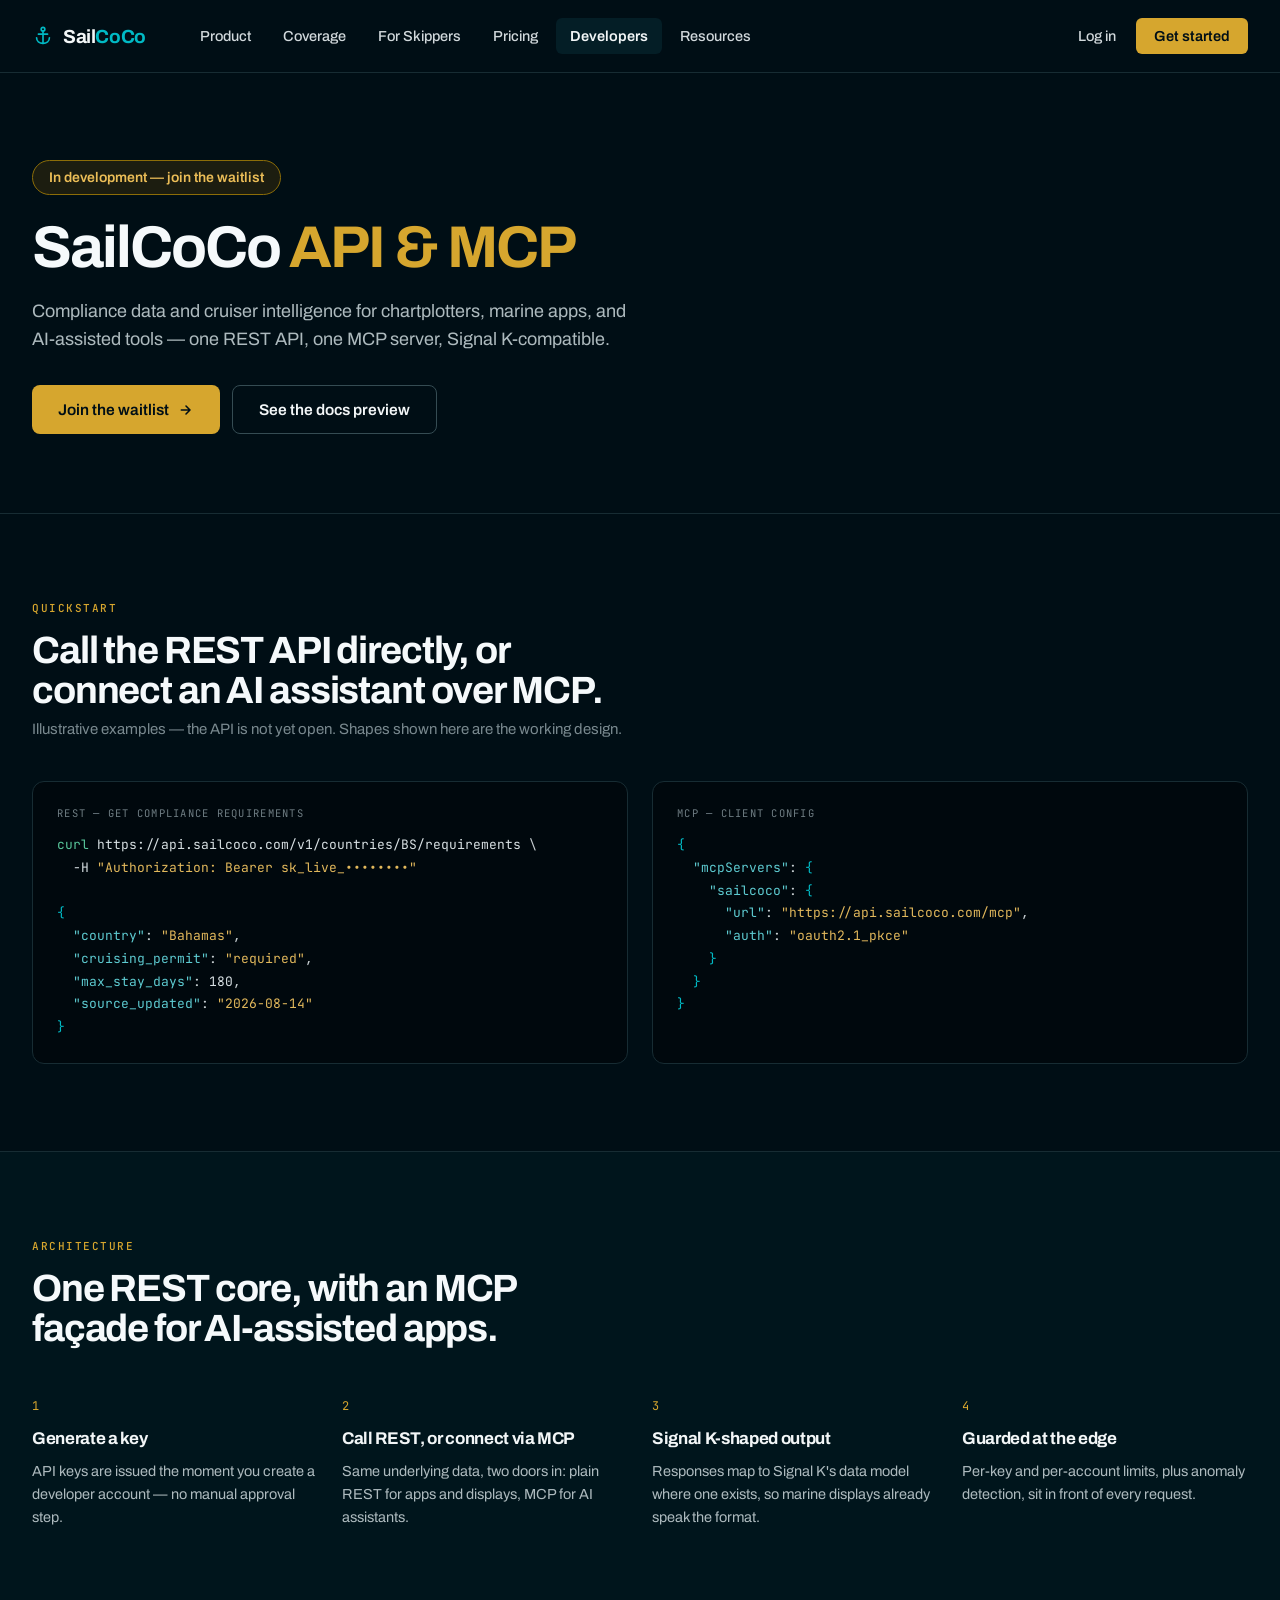
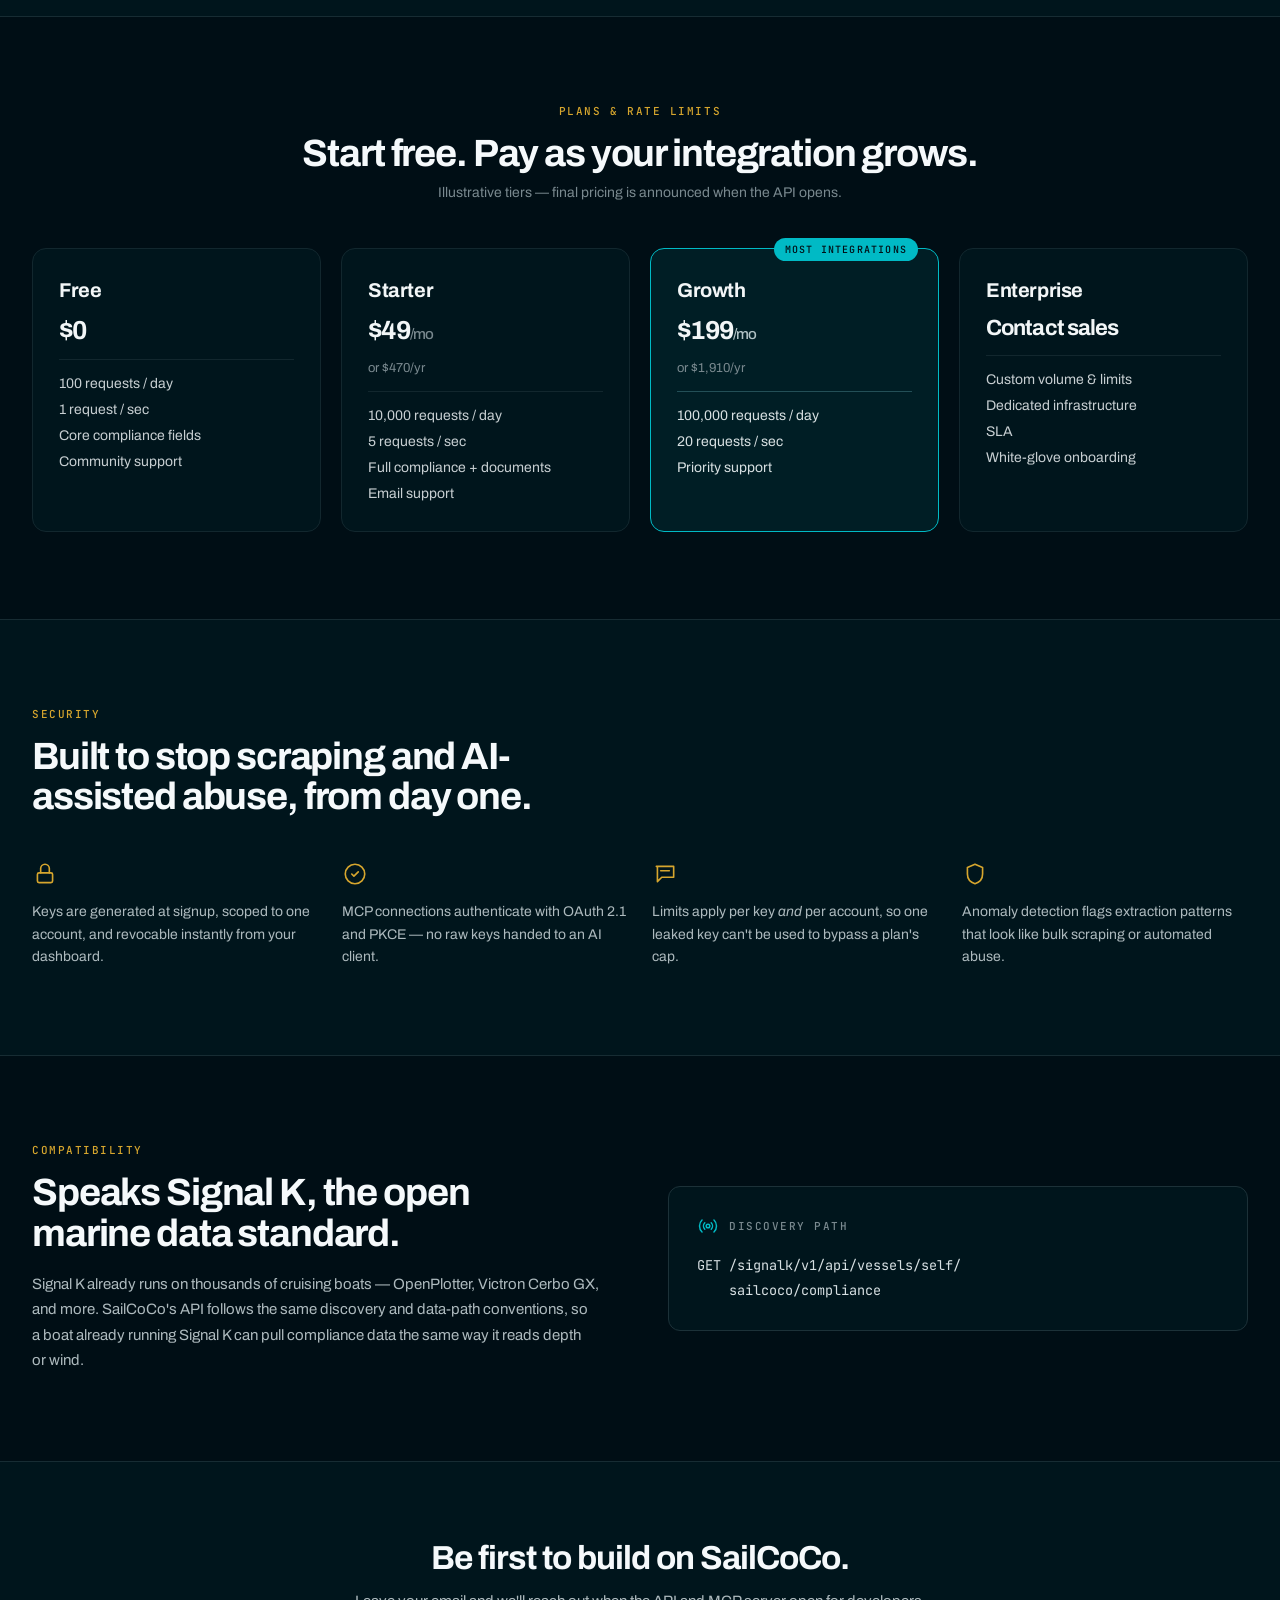
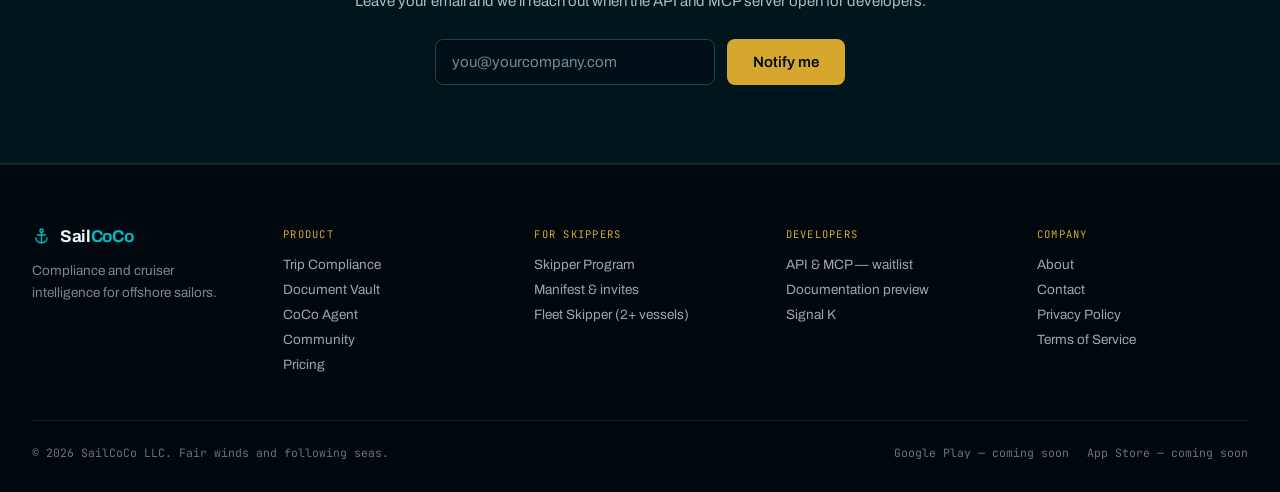
==== commit 2b8cc5c2: "developers.html: real Starter/Growth pricing, pull Signal K from Growth Simon signed off on tier pri" ====
--- a/developers.html
+++ b/developers.html
@@ -160,7 +160,8 @@
 
       <div class="tier">
         <h3>Starter</h3>
-        <p class="tier-price" style="font-size:26px;">[$&nbsp;·&nbsp;·]<span style="font-size:15px;font-weight:500;color:var(--meta);">/mo</span></p>
+        <p class="tier-price" style="font-size:26px;">$49<span style="font-size:15px;font-weight:500;color:var(--meta);">/mo</span></p>
+        <p style="margin:2px 0 0;font-size:13px;color:var(--meta);">or $470/yr</p>
         <div class="rule"></div>
         <div class="tier-list">
           <p>10,000 requests / day</p>
@@ -173,12 +174,12 @@
       <div class="tier tier-feature">
         <span class="badge-over" style="left:auto;right:20px;">Most integrations</span>
         <h3>Growth</h3>
-        <p class="tier-price" style="font-size:26px;">[$&nbsp;·&nbsp;·&nbsp;·]<span style="font-size:15px;font-weight:500;color:oklch(0.80 0.02 210);">/mo</span></p>
+        <p class="tier-price" style="font-size:26px;">$199<span style="font-size:15px;font-weight:500;color:oklch(0.80 0.02 210);">/mo</span></p>
+        <p style="margin:2px 0 0;font-size:13px;color:var(--meta);">or $1,910/yr</p>
         <div class="rule"></div>
         <div class="tier-list">
           <p>100,000 requests / day</p>
           <p>20 requests / sec</p>
-          <p>+ Signal K live feed access</p>
           <p>Priority support</p>
         </div>
       </div>
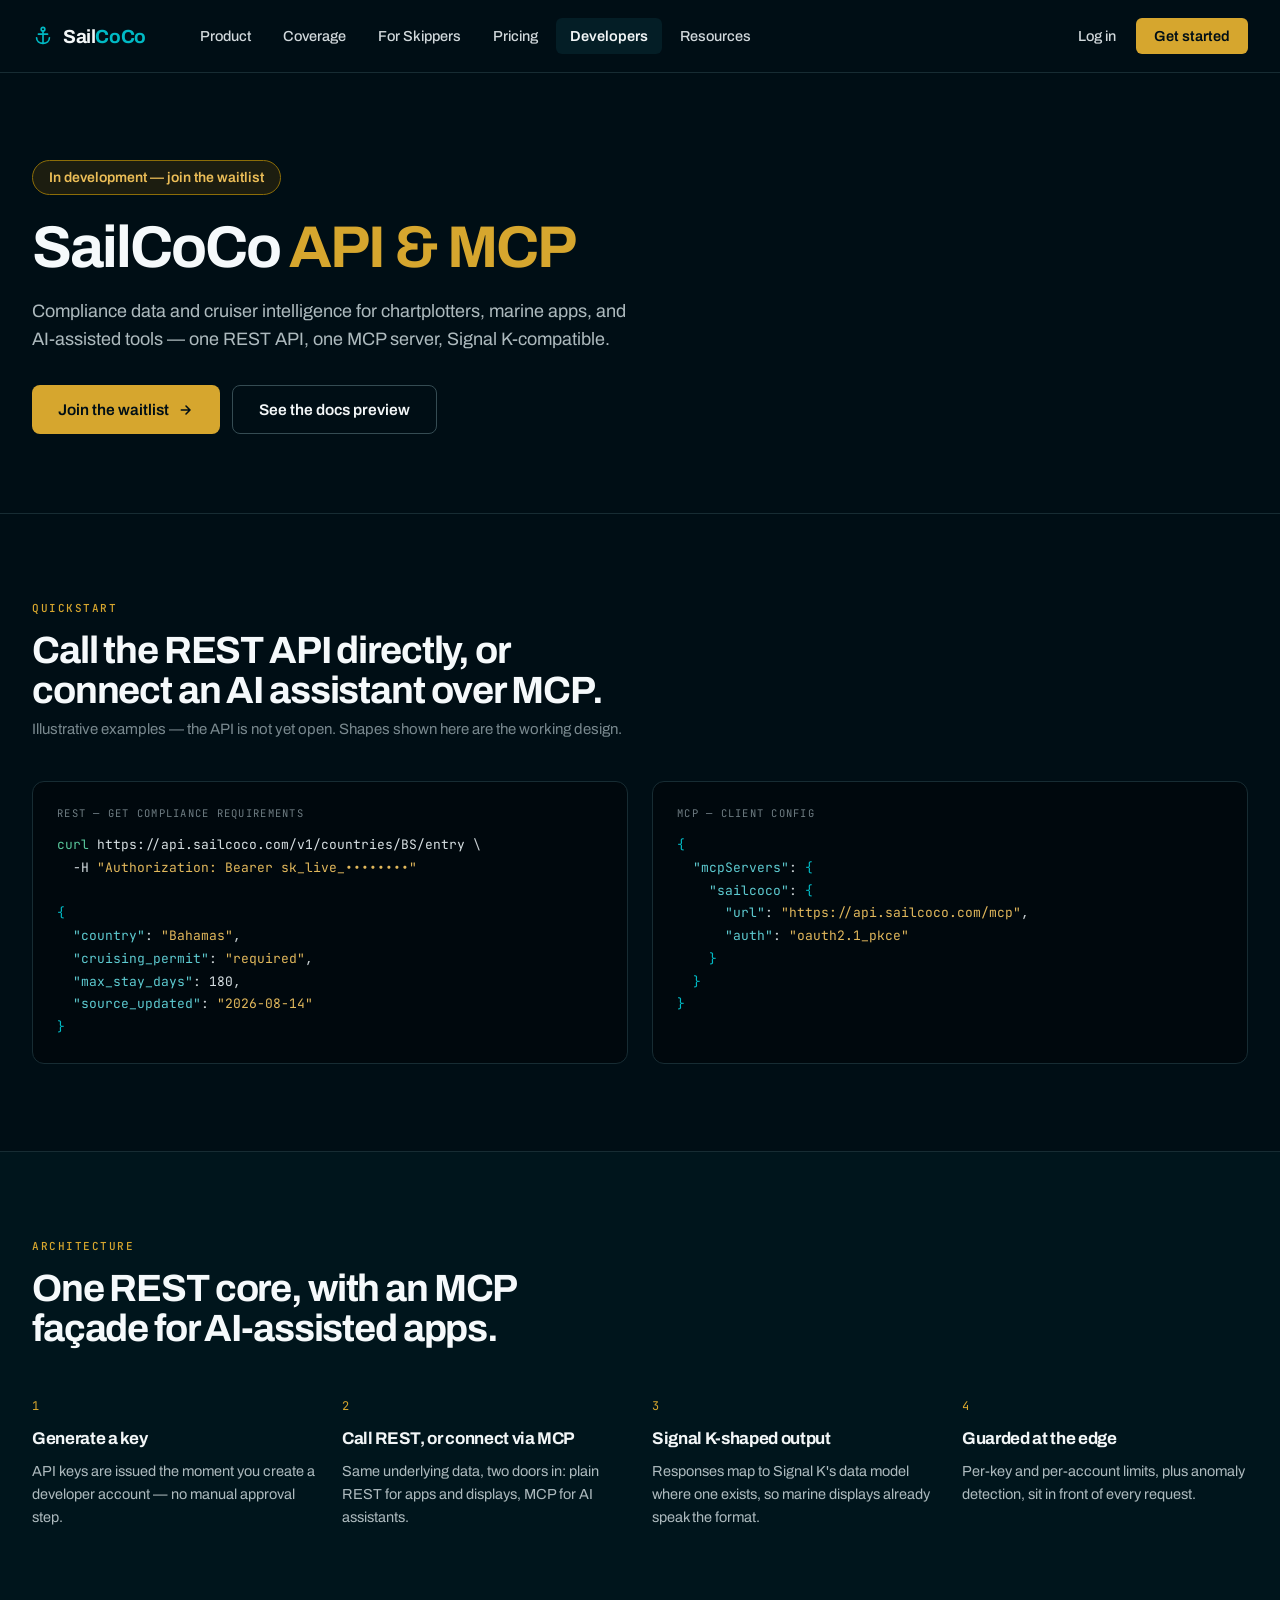
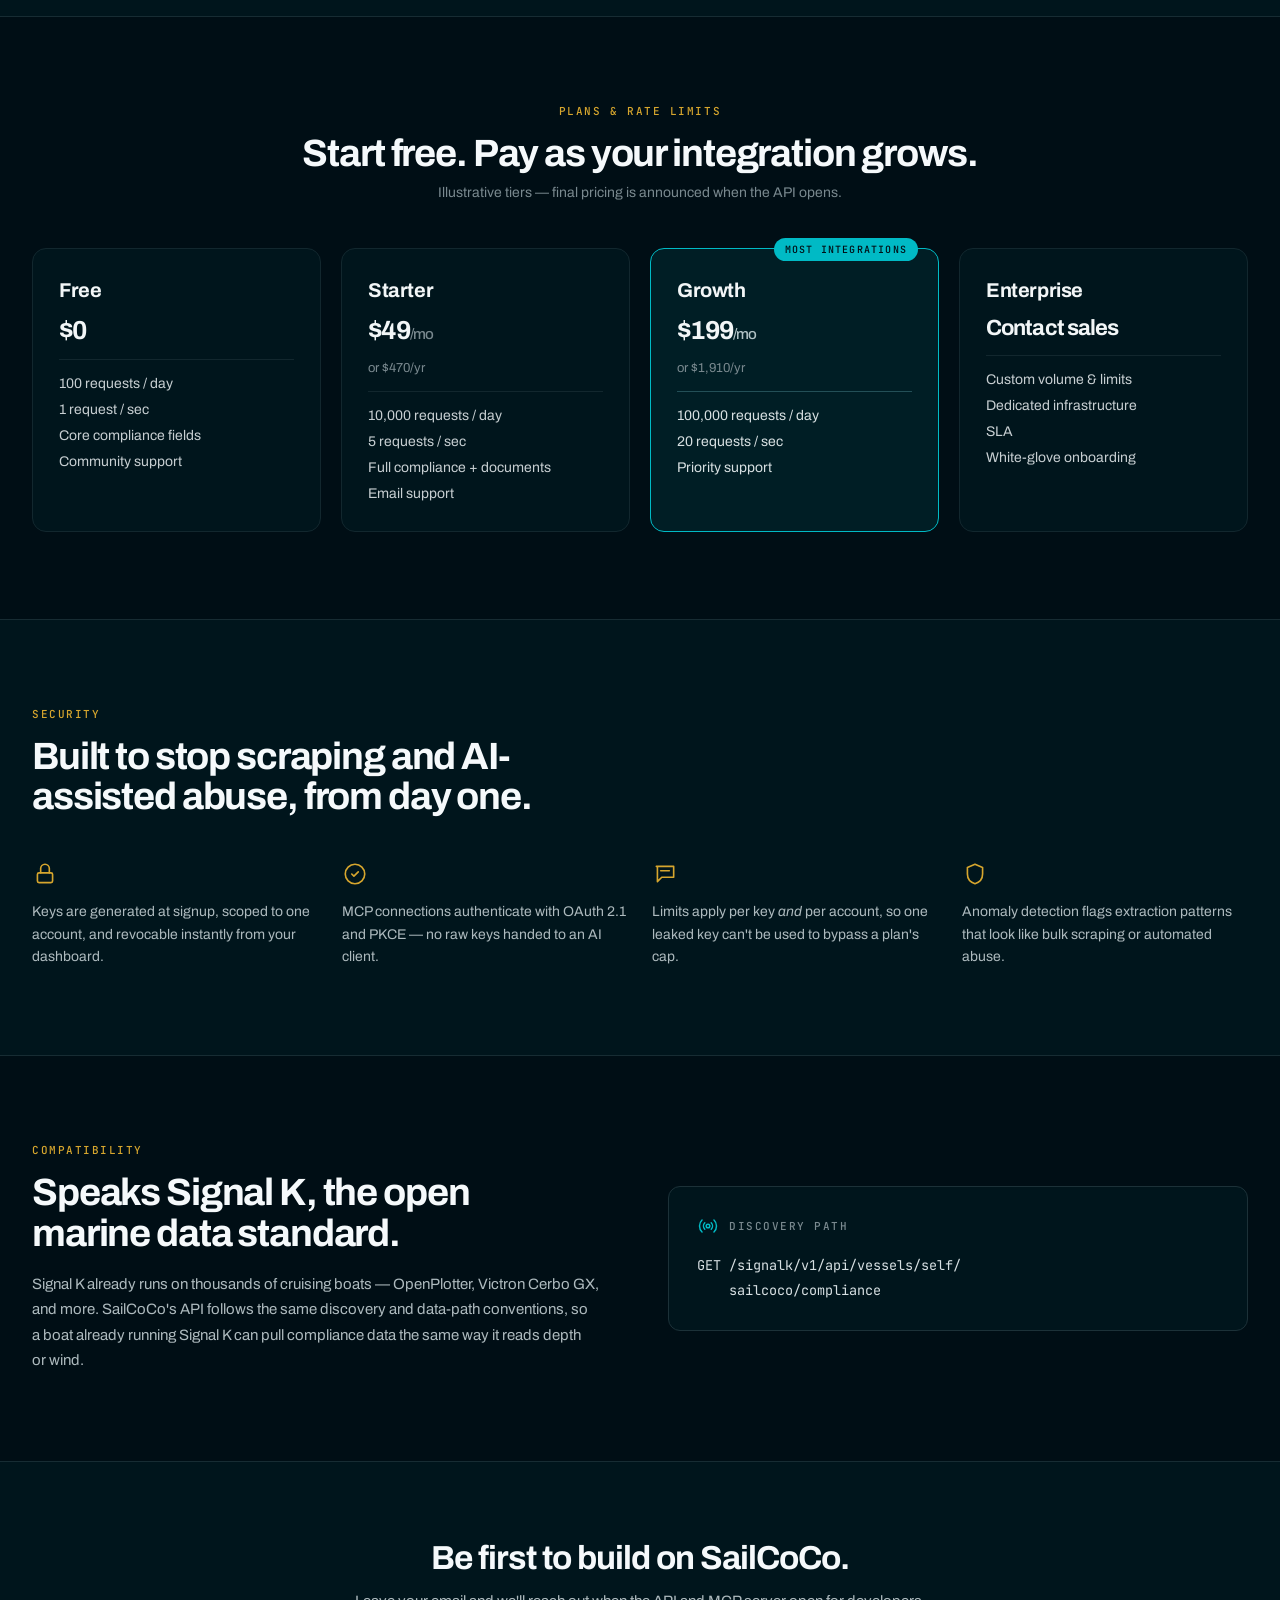
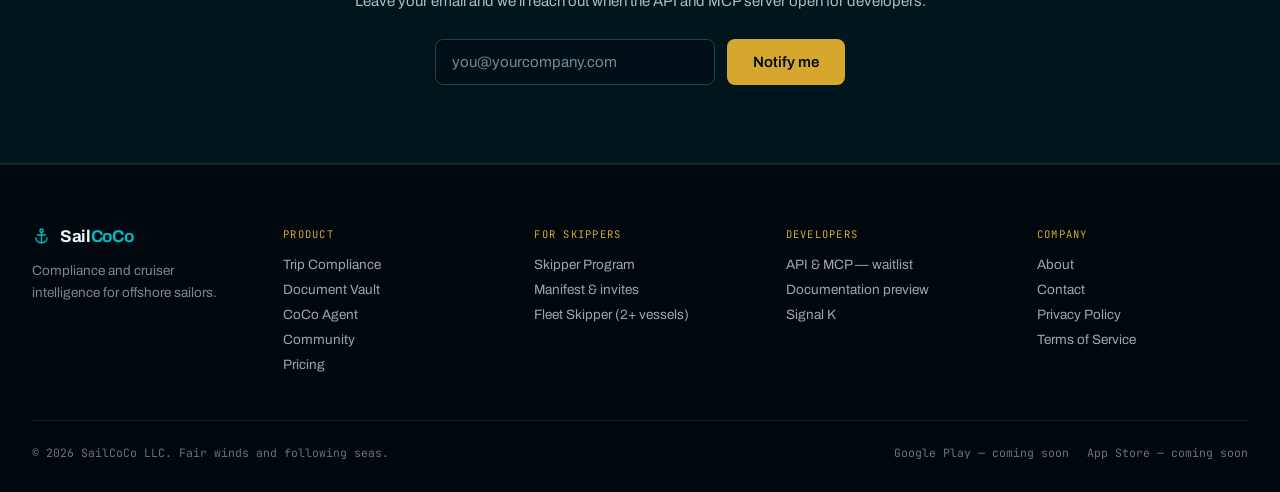
==== commit 9ec002e9: "developers.html: fix code example path to /v1/countries/BS/entry Simon's decision (docs/api-mcp-impl" ====
--- a/developers.html
+++ b/developers.html
@@ -81,7 +81,7 @@
     <div class="grid grid-320 mt-44" style="gap:24px;">
       <div class="code-block">
         <p class="code-label">REST — GET compliance requirements</p>
-        <pre><span class="tok-cmd">curl</span> <span class="tok-num">https://api.sailcoco.com/v1/countries/BS/requirements</span> \
+        <pre><span class="tok-cmd">curl</span> <span class="tok-num">https://api.sailcoco.com/v1/countries/BS/entry</span> \
   <span class="tok-num">-H</span> <span class="tok-str">"Authorization: Bearer sk_live_••••••••"</span>
 
 <span class="tok-brace">{</span>
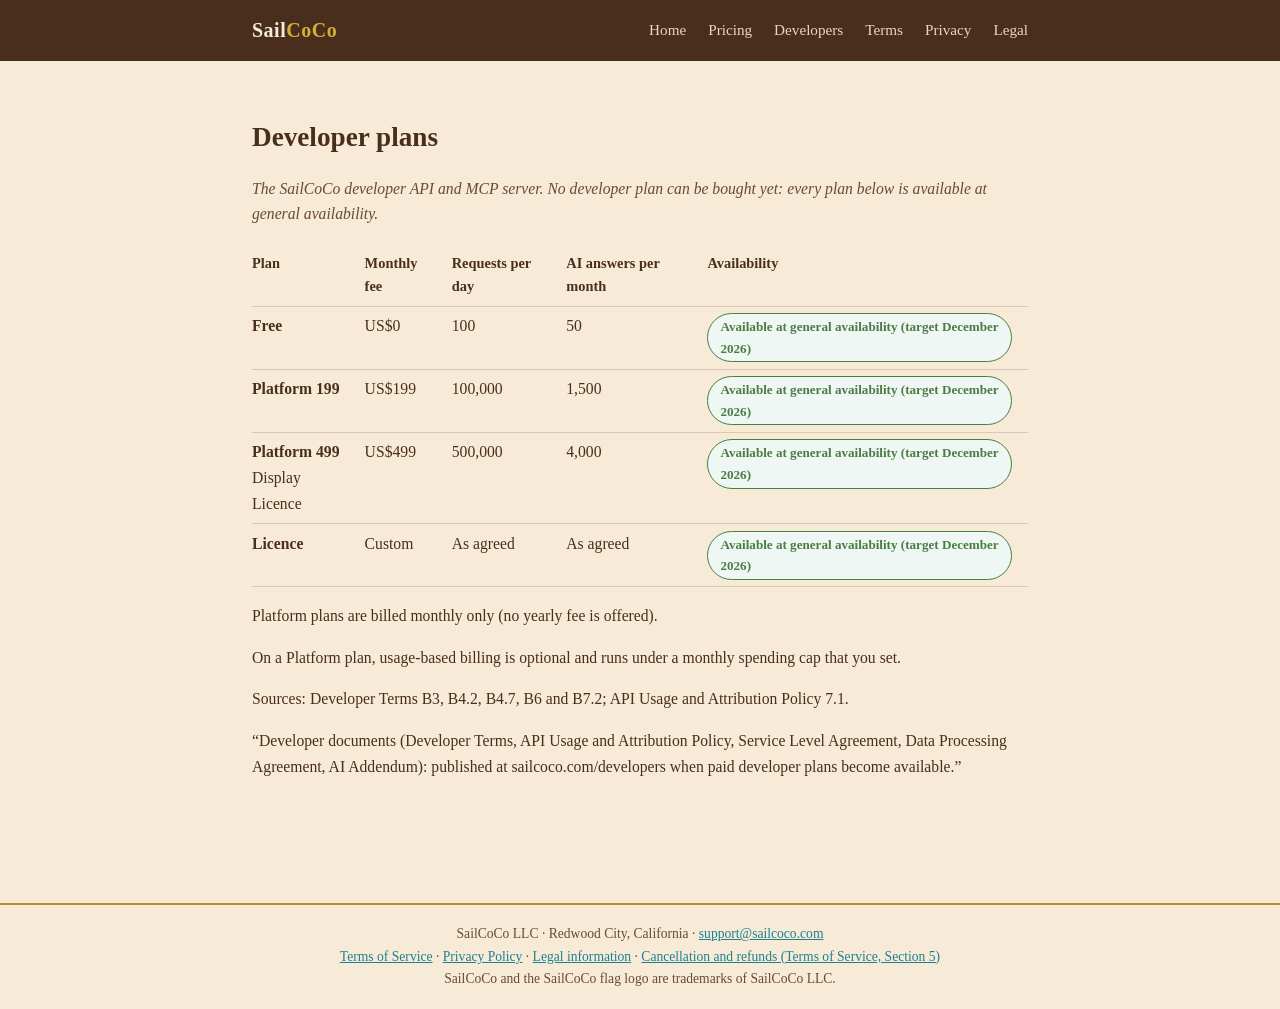
==== commit 4d1e4254: "site: pricing and packaging taken from the Terms, a developer plans page, and banned and footer chec" ====
--- a/developers.html
+++ b/developers.html
@@ -1,324 +1,47 @@
 <!DOCTYPE html>
-<html lang="en">
-<head>
-<meta charset="utf-8">
-<meta name="viewport" content="width=device-width, initial-scale=1">
-<title>SailCoCo for Developers — API &amp; MCP</title>
-<meta name="description" content="Compliance data and cruiser intelligence for chartplotters, marine apps, and AI-assisted tools — one REST API, one MCP server, Signal K-compatible.">
-<link rel="preconnect" href="https://fonts.googleapis.com">
-<link rel="preconnect" href="https://fonts.gstatic.com" crossorigin>
-<link href="https://fonts.googleapis.com/css2?family=Archivo:wdth,wght@75..125,400..800&family=JetBrains+Mono:wght@400;500&display=swap" rel="stylesheet">
-<link rel="stylesheet" href="assets/site.css">
-</head>
-<body>
-
-<a class="skip-link" href="#top">Skip to content</a>
-
-<div class="page">
-
-<header class="hdr" data-nav>
-  <div class="hdr-inner">
-    <a href="index.html" class="brand">
-      <svg width="22" height="22" viewBox="0 0 24 24" fill="none" stroke="oklch(0.70 0.16 200)" stroke-width="1.8" stroke-linecap="round" aria-hidden="true"><circle cx="12" cy="4.6" r="2"/><line x1="12" y1="6.6" x2="12" y2="20"/><line x1="7" y1="10" x2="17" y2="10"/><path d="M5 14c0 3.5 3 6 7 6s7-2.5 7-6"/></svg>
-      <span class="brand-word">Sail<span>CoCo</span></span>
-    </a>
-    <nav class="nav" aria-label="Primary">
-      <a href="index.html#apps" class="nav-link">Product</a>
-      <a href="coverage.html" class="nav-link">Coverage</a>
-      <a href="index.html#skipper" class="nav-link">For Skippers</a>
-      <a href="pricing.html" class="nav-link">Pricing</a>
-      <a href="#top" class="nav-link is-current" aria-current="page">Developers</a>
-      <a href="index.html#resources" class="nav-link">Resources</a>
-    </nav>
-    <div class="hdr-actions push">
-      <a href="index.html#login" class="nav-login">Log in</a>
-      <a href="#waitlist" class="nav-cta">Get started</a>
-      <button type="button" class="burger" data-opens="mobile" aria-label="Menu" aria-expanded="false" aria-controls="mobile-panel">
-        <svg width="18" height="18" viewBox="0 0 24 24" fill="none" stroke="currentColor" stroke-width="2" stroke-linecap="round" aria-hidden="true"><line x1="4" y1="7" x2="20" y2="7"/><line x1="4" y1="12" x2="20" y2="12"/><line x1="4" y1="17" x2="20" y2="17"/></svg>
-      </button>
-    </div>
-  </div>
-
-  <div class="mobile-panel" id="mobile-panel" data-panel="mobile" hidden>
-    <div class="mobile-inner">
-      <div class="mobile-links">
-        <a href="index.html#apps" class="mobile-link" data-closes>Product</a>
-        <a href="coverage.html" class="mobile-link" data-closes>Coverage</a>
-        <a href="index.html#skipper" class="mobile-link" data-closes>For Skippers</a>
-        <a href="pricing.html" class="mobile-link" data-closes>Pricing</a>
-        <a href="#top" class="mobile-link is-current" data-closes>Developers</a>
-        <a href="index.html#resources" class="mobile-link" data-closes>Resources</a>
-        <a href="index.html#login" class="mobile-link" data-closes>Log in</a>
-      </div>
-    </div>
-  </div>
-</header>
-
-<main>
-
-<!-- ===== HERO ===== -->
-<section id="top" class="bb-dark">
-  <div class="wrap pt-88 pb-80">
-    <p class="sec-badge" style="margin:0 0 22px;">In development — join the waitlist</p>
-    <h1 class="h1">SailCoCo <span style="color:var(--gold);">API &amp; MCP</span></h1>
-    <p style="margin:20px 0 0;max-width:600px;font-size:18px;line-height:1.55;color:var(--muted);text-wrap:pretty;">Compliance data and cruiser intelligence for chartplotters, marine apps, and AI-assisted tools — one REST API, one MCP server, Signal K-compatible.</p>
-    <div class="btn-row" style="margin-top:32px;">
-      <a href="#waitlist" class="btn btn-gold">Join the waitlist
-        <svg width="16" height="16" viewBox="0 0 24 24" fill="none" stroke="currentColor" stroke-width="2.4" stroke-linecap="round" stroke-linejoin="round" aria-hidden="true"><path d="M5 12h13M12 6l6 6-6 6"/></svg>
-      </a>
-      <a href="#quickstart" class="btn btn-outline">See the docs preview</a>
-    </div>
-  </div>
-</section>
-
-<!-- ===== QUICKSTART ===== -->
-<section id="quickstart" class="bb-dark">
-  <div class="wrap pad-88">
-    <p class="eyebrow eyebrow-gold">Quickstart</p>
-    <h2 class="h2-sm on-dark" style="max-width:620px;">Call the REST API directly, or connect an AI assistant over MCP.</h2>
-    <p style="margin:10px 0 0;font-size:15px;color:var(--meta);">Illustrative examples — the API is not yet open. Shapes shown here are the working design.</p>
-
-    <div class="grid grid-320 mt-44" style="gap:24px;">
-      <div class="code-block">
-        <p class="code-label">REST — GET compliance requirements</p>
-        <pre><span class="tok-cmd">curl</span> <span class="tok-num">https://api.sailcoco.com/v1/countries/BS/entry</span> \
-  <span class="tok-num">-H</span> <span class="tok-str">"Authorization: Bearer sk_live_••••••••"</span>
-
-<span class="tok-brace">{</span>
-  <span class="tok-key">"country"</span>: <span class="tok-str">"Bahamas"</span>,
-  <span class="tok-key">"cruising_permit"</span>: <span class="tok-str">"required"</span>,
-  <span class="tok-key">"max_stay_days"</span>: <span class="tok-num">180</span>,
-  <span class="tok-key">"source_updated"</span>: <span class="tok-str">"2026-08-14"</span>
-<span class="tok-brace">}</span></pre>
-      </div>
-
-      <div class="code-block">
-        <p class="code-label">MCP — client config</p>
-        <pre><span class="tok-brace">{</span>
-  <span class="tok-key">"mcpServers"</span>: <span class="tok-brace">{</span>
-    <span class="tok-key">"sailcoco"</span>: <span class="tok-brace">{</span>
-      <span class="tok-key">"url"</span>: <span class="tok-str">"https://api.sailcoco.com/mcp"</span>,
-      <span class="tok-key">"auth"</span>: <span class="tok-str">"oauth2.1_pkce"</span>
-    <span class="tok-brace">}</span>
-  <span class="tok-brace">}</span>
-<span class="tok-brace">}</span></pre>
-      </div>
-    </div>
-  </div>
-</section>
-
-<!-- ===== ARCHITECTURE ===== -->
-<section class="sec-raised bb-dark">
-  <div class="wrap pad-88">
-    <p class="eyebrow eyebrow-gold">Architecture</p>
-    <h2 class="h2-sm on-dark" style="max-width:620px;">One REST core, with an MCP façade for AI-assisted apps.</h2>
-
-    <div class="grid grid-250 mt-48" style="gap:24px;">
-      <div class="numbered-step">
-        <p class="n">1</p>
-        <h3>Generate a key</h3>
-        <p>API keys are issued the moment you create a developer account — no manual approval step.</p>
-      </div>
-      <div class="numbered-step">
-        <p class="n">2</p>
-        <h3>Call REST, or connect via MCP</h3>
-        <p>Same underlying data, two doors in: plain REST for apps and displays, MCP for AI assistants.</p>
-      </div>
-      <div class="numbered-step">
-        <p class="n">3</p>
-        <h3>Signal K-shaped output</h3>
-        <p>Responses map to Signal K's data model where one exists, so marine displays already speak the format.</p>
-      </div>
-      <div class="numbered-step">
-        <p class="n">4</p>
-        <h3>Guarded at the edge</h3>
-        <p>Per-key and per-account limits, plus anomaly detection, sit in front of every request.</p>
-      </div>
-    </div>
-  </div>
-</section>
-
-<!-- ===== PLANS & RATE LIMITS ===== -->
-<section class="bb-dark">
-  <div class="wrap pad-88">
-    <p class="eyebrow eyebrow-gold center">Plans &amp; rate limits</p>
-    <h2 class="h2-sm on-dark center">Start free. Pay as your integration grows.</h2>
-    <p class="center" style="margin:10px 0 0;font-size:14px;color:var(--meta);">Illustrative tiers — final pricing is announced when the API opens.</p>
-
-    <div class="grid grid-250 mt-48">
-      <div class="tier">
-        <h3>Free</h3>
-        <p class="tier-price" style="font-size:26px;">$0</p>
-        <div class="rule"></div>
-        <div class="tier-list">
-          <p>100 requests / day</p>
-          <p>1 request / sec</p>
-          <p>Core compliance fields</p>
-          <p>Community support</p>
-        </div>
-      </div>
-
-      <div class="tier">
-        <h3>Starter</h3>
-        <p class="tier-price" style="font-size:26px;">$49<span style="font-size:15px;font-weight:500;color:var(--meta);">/mo</span></p>
-        <p style="margin:2px 0 0;font-size:13px;color:var(--meta);">or $470/yr</p>
-        <div class="rule"></div>
-        <div class="tier-list">
-          <p>10,000 requests / day</p>
-          <p>5 requests / sec</p>
-          <p>Full compliance + documents</p>
-          <p>Email support</p>
-        </div>
-      </div>
-
-      <div class="tier tier-feature">
-        <span class="badge-over" style="left:auto;right:20px;">Most integrations</span>
-        <h3>Growth</h3>
-        <p class="tier-price" style="font-size:26px;">$199<span style="font-size:15px;font-weight:500;color:oklch(0.80 0.02 210);">/mo</span></p>
-        <p style="margin:2px 0 0;font-size:13px;color:var(--meta);">or $1,910/yr</p>
-        <div class="rule"></div>
-        <div class="tier-list">
-          <p>100,000 requests / day</p>
-          <p>20 requests / sec</p>
-          <p>Priority support</p>
-        </div>
-      </div>
-
-      <div class="tier">
-        <h3>Enterprise</h3>
-        <p class="tier-price" style="font-size:22px;">Contact sales</p>
-        <div class="rule"></div>
-        <div class="tier-list">
-          <p>Custom volume &amp; limits</p>
-          <p>Dedicated infrastructure</p>
-          <p>SLA</p>
-          <p>White-glove onboarding</p>
-        </div>
-      </div>
-    </div>
-  </div>
-</section>
-
-<!-- ===== SECURITY ===== -->
-<section class="sec-raised bb-dark">
-  <div class="wrap pad-88">
-    <p class="eyebrow eyebrow-gold">Security</p>
-    <h2 class="h2-sm on-dark" style="max-width:620px;">Built to stop scraping and AI-assisted abuse, from day one.</h2>
-
-    <div class="grid grid-250 mt-44" style="gap:24px;">
-      <div style="display:flex;flex-direction:column;gap:14px;">
-        <svg width="26" height="26" viewBox="0 0 24 24" fill="none" stroke="oklch(0.75 0.14 85)" stroke-width="1.5" stroke-linecap="round" stroke-linejoin="round" aria-hidden="true"><rect x="5" y="11" width="14" height="9" rx="1.5"/><path d="M8 11V7a4 4 0 0 1 8 0v4"/></svg>
-        <p style="margin:0;font-size:14px;line-height:1.6;color:var(--muted);">Keys are generated at signup, scoped to one account, and revocable instantly from your dashboard.</p>
-      </div>
-      <div style="display:flex;flex-direction:column;gap:14px;">
-        <svg width="26" height="26" viewBox="0 0 24 24" fill="none" stroke="oklch(0.75 0.14 85)" stroke-width="1.5" stroke-linecap="round" stroke-linejoin="round" aria-hidden="true"><circle cx="12" cy="12" r="9"/><path d="M9 12l2 2 4-4"/></svg>
-        <p style="margin:0;font-size:14px;line-height:1.6;color:var(--muted);">MCP connections authenticate with OAuth 2.1 and PKCE — no raw keys handed to an AI client.</p>
-      </div>
-      <div style="display:flex;flex-direction:column;gap:14px;">
-        <svg width="26" height="26" viewBox="0 0 24 24" fill="none" stroke="oklch(0.75 0.14 85)" stroke-width="1.5" stroke-linecap="round" stroke-linejoin="round" aria-hidden="true"><path d="M4 5h16v10H9l-4 4V5z"/><line x1="8" y1="9" x2="16" y2="9"/></svg>
-        <p style="margin:0;font-size:14px;line-height:1.6;color:var(--muted);">Limits apply per key <em>and</em> per account, so one leaked key can't be used to bypass a plan's cap.</p>
-      </div>
-      <div style="display:flex;flex-direction:column;gap:14px;">
-        <svg width="26" height="26" viewBox="0 0 24 24" fill="none" stroke="oklch(0.75 0.14 85)" stroke-width="1.5" stroke-linecap="round" stroke-linejoin="round" aria-hidden="true"><path d="M12 3l7 3v6c0 4.5-3 7.7-7 9-4-1.3-7-4.5-7-9V6z"/></svg>
-        <p style="margin:0;font-size:14px;line-height:1.6;color:var(--muted);">Anomaly detection flags extraction patterns that look like bulk scraping or automated abuse.</p>
-      </div>
-    </div>
-  </div>
-</section>
-
-<!-- ===== SIGNAL K ===== -->
-<section id="signalk" class="bb-dark">
-  <div class="wrap pad-88 split-300">
-    <div>
-      <p class="eyebrow eyebrow-gold">Compatibility</p>
-      <h2 class="h2-sm on-dark">Speaks Signal K, the open marine data standard.</h2>
-      <p style="margin:18px 0 0;font-size:15px;line-height:1.7;color:var(--muted);text-wrap:pretty;">Signal K already runs on thousands of cruising boats — OpenPlotter, Victron Cerbo GX, and more. SailCoCo's API follows the same discovery and data-path conventions, so a boat already running Signal K can pull compliance data the same way it reads depth or wind.</p>
-    </div>
-    <div class="code-block" style="background:var(--abyss-raised);border-color:var(--line-dark-mid);padding:28px;">
-      <div style="display:flex;align-items:center;gap:10px;margin-bottom:16px;">
-        <svg width="22" height="22" viewBox="0 0 24 24" fill="none" stroke="oklch(0.70 0.16 200)" stroke-width="1.6" stroke-linecap="round" stroke-linejoin="round" style="flex-shrink:0;" aria-hidden="true"><circle cx="12" cy="12" r="2"/><path d="M8.5 8.5a5 5 0 0 0 0 7M15.5 8.5a5 5 0 0 1 0 7M5.5 5.5a9 9 0 0 0 0 13M18.5 5.5a9 9 0 0 1 0 13"/></svg>
-        <p class="eyebrow eyebrow-meta" style="margin:0;">Discovery path</p>
-      </div>
-      <pre style="font-size:13.5px;line-height:1.8;color:oklch(0.90 0.01 220);">GET /signalk/v1/api/vessels/self/
-    sailcoco/compliance</pre>
-    </div>
-  </div>
-</section>
-
-<!-- ===== WAITLIST ===== -->
-<section id="waitlist" class="sec-raised bb-dark">
-  <div class="wrap pad-80" style="max-width:704px;text-align:center;">
-    <h2 class="h2-xs on-dark">Be first to build on SailCoCo.</h2>
-    <p style="margin:12px 0 0;font-size:15px;line-height:1.6;color:var(--muted);">Leave your email and we'll reach out when the API and MCP server open for developers.</p>
-    <form style="display:flex;gap:12px;margin-top:26px;justify-content:center;flex-wrap:wrap;" onsubmit="return false;">
-      <label for="waitlist-email" style="position:absolute;width:1px;height:1px;overflow:hidden;clip:rect(0 0 0 0);white-space:nowrap;">Email address</label>
-      <input id="waitlist-email" type="email" class="email-input" placeholder="you@yourcompany.com" style="flex:0 1 280px;">
-      <button type="submit" class="btn btn-gold" style="font-size:15px;padding:14px 26px;">Notify me</button>
-    </form>
-  </div>
-</section>
-
-</main>
-
-<footer class="footer">
-  <div class="wrap" style="padding-top:clamp(44px,4.9vw,64px);padding-bottom:32px;">
-    <div class="footer-grid">
-      <div style="min-width:200px;">
-        <div style="display:flex;align-items:center;gap:9px;">
-          <svg width="19" height="19" viewBox="0 0 24 24" fill="none" stroke="oklch(0.70 0.16 200)" stroke-width="1.8" stroke-linecap="round" aria-hidden="true"><circle cx="12" cy="4.6" r="2"/><line x1="12" y1="6.6" x2="12" y2="20"/><line x1="7" y1="10" x2="17" y2="10"/><path d="M5 14c0 3.5 3 6 7 6s7-2.5 7-6"/></svg>
-          <span style="font-size:17px;font-weight:700;letter-spacing:-0.02em;color:var(--on-dark);">Sail<span style="color:var(--sky);">CoCo</span></span>
-        </div>
-        <p style="margin:14px 0 0;font-size:13.5px;line-height:1.6;color:var(--meta);max-width:240px;">Compliance and cruiser intelligence for offshore sailors.</p>
-      </div>
-      <div>
-        <p class="footer-head">Product</p>
-        <div class="footer-col">
-          <a href="index.html#apps">Trip Compliance</a>
-          <a href="index.html#apps">Document Vault</a>
-          <a href="index.html#apps">CoCo Agent</a>
-          <a href="index.html#apps">Community</a>
-          <a href="pricing.html">Pricing</a>
-        </div>
-      </div>
-      <div>
-        <p class="footer-head">For Skippers</p>
-        <div class="footer-col">
-          <a href="index.html#skipper">Skipper Program</a>
-          <a href="index.html#skipper">Manifest &amp; invites</a>
-          <a href="pricing.html#skippers">Fleet Skipper (2+ vessels)</a>
-        </div>
-      </div>
-      <div>
-        <p class="footer-head">Developers</p>
-        <div class="footer-col">
-          <a href="#waitlist">API &amp; MCP — waitlist</a>
-          <a href="#quickstart">Documentation preview</a>
-          <a href="#signalk">Signal K</a>
-        </div>
-      </div>
-      <div>
-        <p class="footer-head">Company</p>
-        <div class="footer-col">
-          <a href="index.html#about">About</a>
-          <a href="index.html#contact">Contact</a>
-          <a href="privacy.html">Privacy Policy</a>
-          <a href="terms.html">Terms of Service</a>
-        </div>
-      </div>
-    </div>
-
-    <div class="footer-bottom">
-      <p class="footer-meta">© 2026 SailCoCo LLC. Fair winds and following seas.</p>
-      <div style="display:flex;gap:18px;flex-wrap:wrap;">
-        <span class="footer-meta">Google Play — coming soon</span>
-        <span class="footer-meta">App Store — coming soon</span>
-      </div>
-    </div>
-  </div>
-</footer>
-
+<html lang="en"><head><meta charset="utf-8"><meta name="viewport" content="width=device-width,initial-scale=1">
+<title>Developer plans — SailCoCo</title><style>
+:root{--cream:#F7EBD7;--foam:#FDF6EA;--cocoa:#4A2E1D;--cocoa-l:#6B4A33;--ocean:#1C8095;--brass:#B98A2F;--gold:#D4AF37;--green:#4A7C43}
+*{box-sizing:border-box}body{margin:0;font-family:Georgia,'Times New Roman',serif;background:var(--cream);color:var(--cocoa);line-height:1.65}
+.wrap{max-width:820px;margin:0 auto;padding:28px 22px 60px}
+header.site{background:var(--cocoa);color:var(--cream);padding:14px 0}
+header.site .wrap{padding:0 22px;display:flex;justify-content:space-between;align-items:center;flex-wrap:wrap;gap:8px}
+.brand{font-size:1.25rem;font-weight:bold;letter-spacing:.5px;color:var(--cream);text-decoration:none}
+.brand span{color:var(--gold)}
+nav a{color:var(--cream);text-decoration:none;margin-left:18px;font-size:.95rem;opacity:.9}
+nav a:hover{opacity:1;text-decoration:underline}
+h1{color:var(--cocoa);font-size:1.7rem;margin:26px 0 4px}
+h2{color:var(--ocean);font-size:1.15rem;margin-top:28px}
+.meta{color:var(--cocoa-l);font-style:italic;margin-bottom:18px}
+.legal p{font-size:.98rem}.legal strong{color:var(--cocoa)}.legal ul{padding-left:1.4rem}.legal li{margin:.25rem 0}
+.legal a{color:var(--ocean)}
+.legal table{border-collapse:collapse;width:100%;margin:.4rem 0 1rem;font-size:.98rem}
+.legal th,.legal td{text-align:left;vertical-align:top;padding:.4rem 1.4rem .4rem 0;border-bottom:1px solid rgba(74,46,29,.18)}
+.legal th{color:var(--cocoa);font-size:.9rem}
+.avail{display:inline-block;background:#EFF7F4;border:1px solid var(--green);color:var(--green);border-radius:999px;padding:2px 12px;font-size:.82rem;font-weight:bold}
+.plans-wrap{overflow-x:auto;margin:.4rem 0 1rem}.plans-wrap table{margin:0}.legal table.plans td,.legal table.plans th{padding-right:1rem}
+@media(max-width:640px){.plans-wrap{overflow:visible}.legal table.plans,.legal table.plans tbody,.legal table.plans tr,.legal table.plans td{display:block;width:100%}.legal table.plans thead{display:none}.legal table.plans tr{padding:.7rem 0;border-bottom:1px solid rgba(74,46,29,.18)}.legal table.plans td{border:0;padding:.15rem 0}.legal table.plans td[data-th]:before{content:attr(data-th) ": ";font-weight:bold;color:var(--cocoa-l)}}
+footer{border-top:2px solid var(--brass);margin-top:48px;padding:18px 22px;text-align:center;font-size:.85rem;color:var(--cocoa-l)}
+footer a{color:var(--ocean)}
+</style></head><body>
+<header class="site"><div class="wrap"><a class="brand" href="index.html">Sail<span>CoCo</span></a>
+<nav><a href="index.html">Home</a> <a href="index.html#pricing">Pricing</a> <a href="developers.html">Developers</a> <a href="terms.html">Terms</a> <a href="privacy.html">Privacy</a> <a href="legal.html">Legal</a></nav></div></header>
+<div class="wrap legal"><h1>Developer plans</h1>
+<p class="meta">The SailCoCo developer API and MCP server. No developer plan can be bought yet: every plan below is available at general availability.</p>
+<div class="plans-wrap"><table class="plans">
+<thead><tr><th>Plan</th><th>Monthly fee</th><th>Requests per day</th><th>AI answers per month</th><th>Availability</th></tr></thead>
+<tbody>
+<tr><td><strong>Free</strong></td><td data-th="Monthly fee" data-src="dev:free.monthlyFee">US$0</td><td data-th="Requests per day" data-src="dev:free.dailyRequests">100</td><td data-th="AI answers per month" data-src="dev:free.monthlyAnswers">50</td><td><span class="avail" data-label="developer">Available at general availability (target December 2026)</span></td></tr>
+<tr><td><strong>Platform 199</strong></td><td data-th="Monthly fee" data-src="dev:platform199.monthlyFee">US$199</td><td data-th="Requests per day" data-src="dev:platform199.dailyRequests">100,000</td><td data-th="AI answers per month" data-src="dev:platform199.monthlyAnswers">1,500</td><td><span class="avail" data-label="developer">Available at general availability (target December 2026)</span></td></tr>
+<tr><td><strong>Platform 499</strong><br><span data-src="dev:platform499.note">Display Licence</span></td><td data-th="Monthly fee" data-src="dev:platform499.monthlyFee">US$499</td><td data-th="Requests per day" data-src="dev:platform499.dailyRequests">500,000</td><td data-th="AI answers per month" data-src="dev:platform499.monthlyAnswers">4,000</td><td><span class="avail" data-label="developer">Available at general availability (target December 2026)</span></td></tr>
+<tr><td><strong>Licence</strong></td><td data-th="Monthly fee" data-src="dev:licence.monthlyFee">Custom</td><td data-th="Requests per day" data-src="dev:licence.dailyRequests">As agreed</td><td data-th="AI answers per month" data-src="dev:licence.monthlyAnswers">As agreed</td><td><span class="avail" data-label="developer">Available at general availability (target December 2026)</span></td></tr>
+</tbody></table></div>
+<p data-src="dev:billing.monthlyOnly">Platform plans are billed monthly only (no yearly fee is offered).</p>
+<p data-src="dev:billing.usageBased">On a Platform plan, usage-based billing is optional and runs under a monthly spending cap that you set.</p>
+<p data-src="dev:sourcesLine">Sources: Developer Terms B3, B4.2, B4.7, B6 and B7.2; API Usage and Attribution Policy 7.1.</p>
+<p><q data-src="legal:developer-documents">Developer documents (Developer Terms, API Usage and Attribution Policy, Service Level Agreement, Data Processing Agreement, AI Addendum): published at sailcoco.com/developers when paid developer plans become available.</q></p>
 </div>
-
-<script src="assets/nav.js"></script>
-</body>
-</html>
+<footer>SailCoCo LLC · Redwood City, California · <a href="mailto:support@sailcoco.com">support@sailcoco.com</a><br>
+<a href="terms.html">Terms of Service</a> · <a href="privacy.html">Privacy Policy</a> · <a href="legal.html">Legal information</a> · <a href="terms.html">Cancellation and refunds (Terms of Service, Section 5)</a><br>
+SailCoCo and the SailCoCo flag logo are trademarks of SailCoCo LLC.</footer>
+</body></html>
